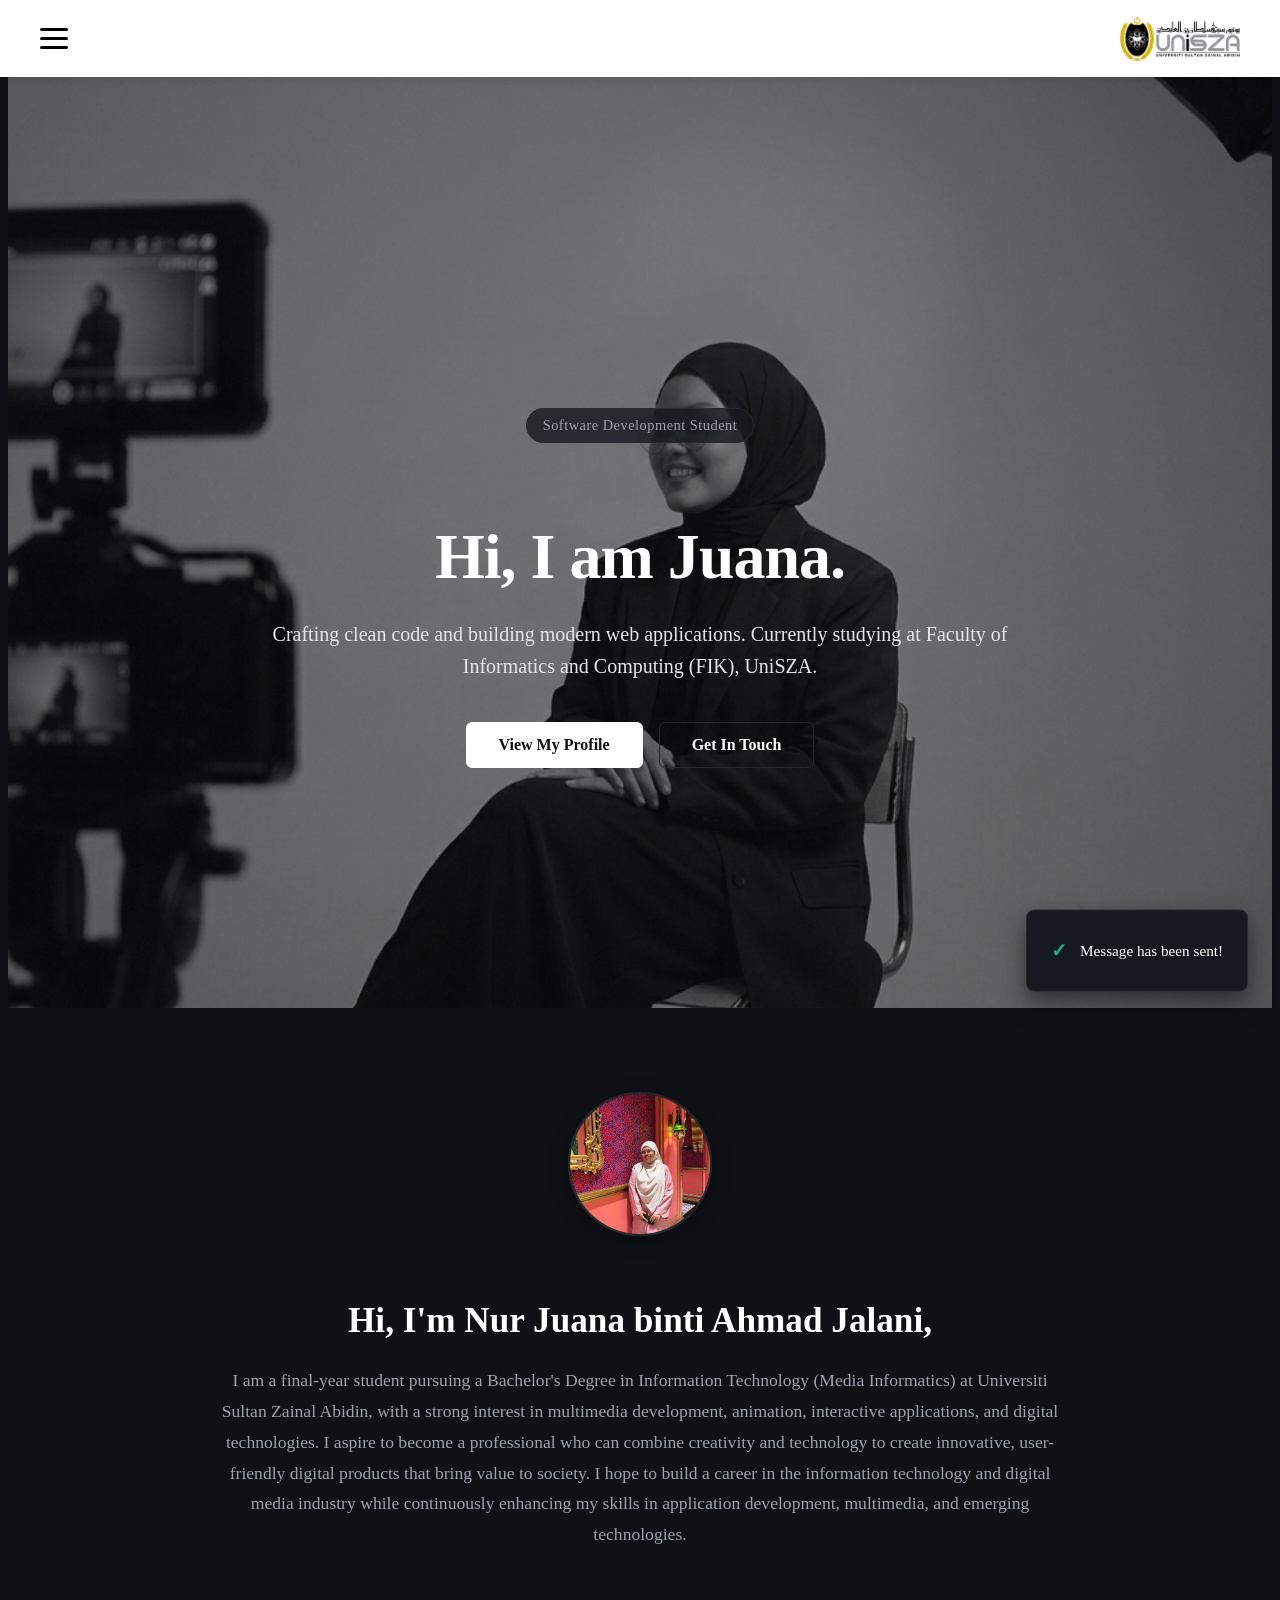
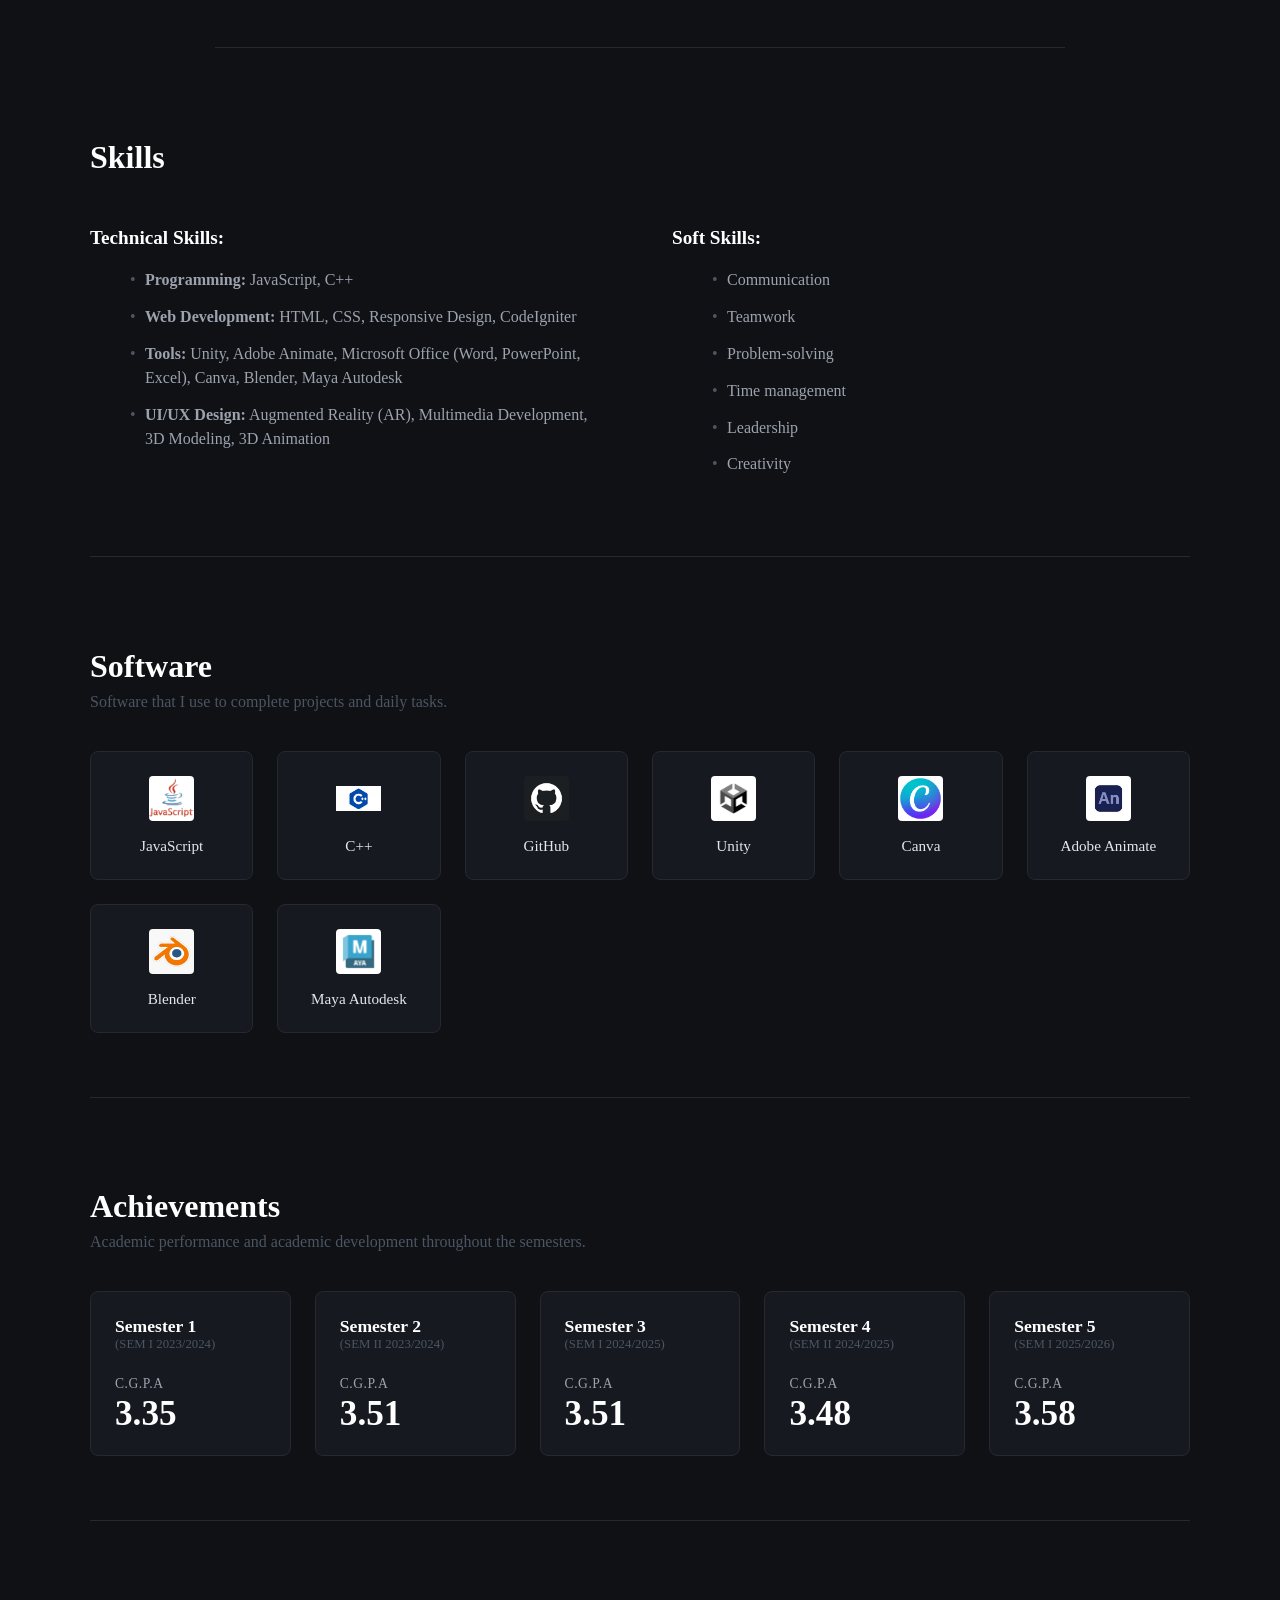
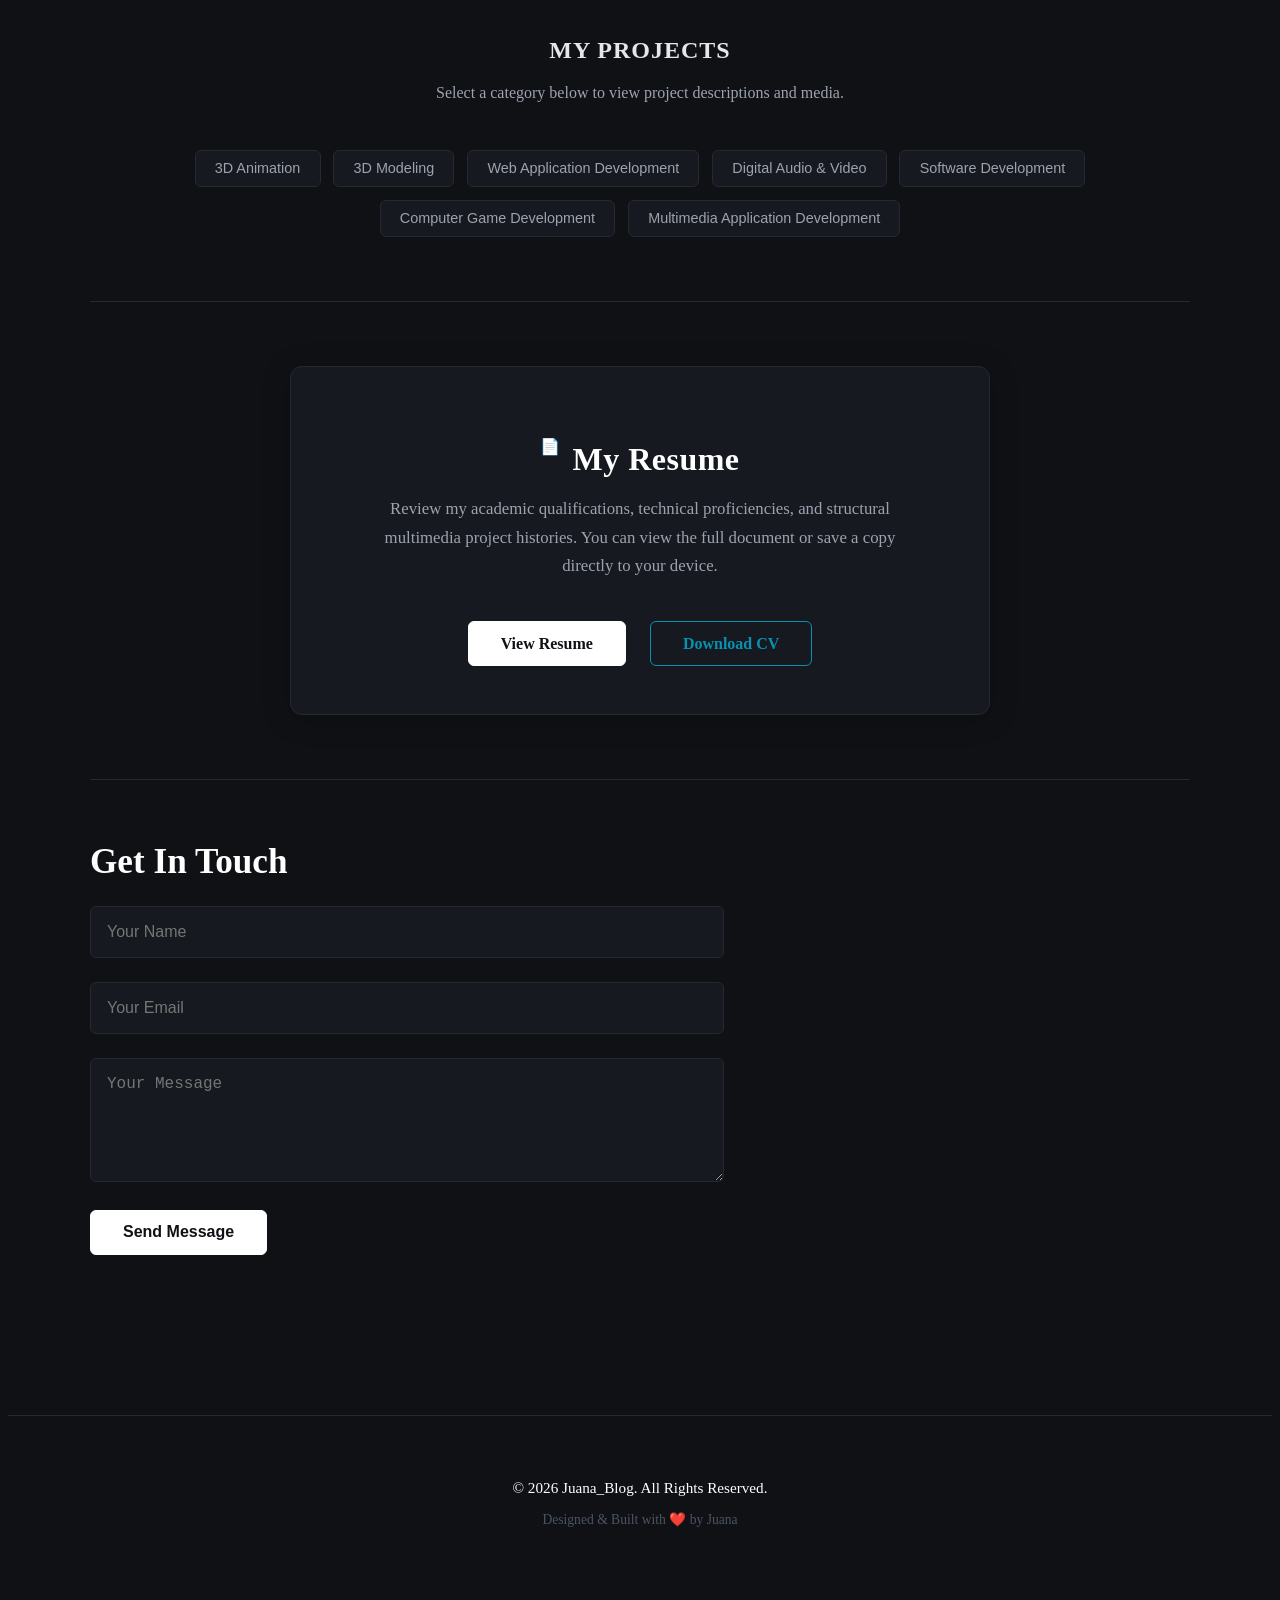
==== index.html @ 643f1cba "upgrade" ====
<!DOCTYPE html>
<html lang="en">
<head>
    <meta charset="UTF-8">
    <meta name="viewport" content="width=device-width, initial-scale=1.0">
    <title>Home | Juana_Blog</title>
    <link rel="stylesheet" href="style.css"> 
    <link rel="stylesheet" href="https://unpkg.com/aos@next/dist/aos.css" />
</head>
<body>
        <header>
        <div>
            <button class="hamburger" id="hamburgerBtn" aria-label="Open Menu">
                <div></div>
                <div></div>
                <div></div>
            </button>
            <div class="logo-container-right">
                <img src="unisza-logo.png" alt="Logo UniSZA" class="unisza-top-logo">
            </div>
        </div>
    </header>
    <div class="menu-overlay" id="menuOverlay">
        <button class="close-btn" id="closeBtn">&times;</button>
        <div class="overlay-container">
            <div class="overlay-left">
                <nav class="overlay-nav">
                    <ul>
                        <li><a href="index.html" class="active">Home</a></li>
                        <li><a href="about.html">About</a></li>
                        <li><a href="blog.html">Blog</a></li>
                        <li><a href="#projects-section" id="navProjects">Projects</a></li>
                        <li><a href="#resume-section" id="navResume">Resume</a></li>
                        <li><a href="contact.html">Contact</a></li>
                    </ul>
                </nav>
            </div>
            <div class="overlay-right">
                <div class="profile-box">
                    <img src="image-BG-biru.png" alt="Nur Juana binti Ahmad Jalani" class="overlay-profile-img">
                    <h2>Nur Juana binti Ahmad Jalani</h2>
                    <span class="profile-subtitle">Software Development Student</span>
                    <hr class="divider">
                    <p class="quotes">
                        "Everything happens for a reason. The highs. The lows. The wins, the losses. 
                        The people who come in and the ones who leave. None of it is random. 
                        Every moment carries a lesson. Every lesson is guiding you closer to your purpose. 
                        So when life feels heavy, pause, breathe, and remember: <br><br>
                        <strong>There's meaning in this too.</strong>"
                    </p>
                </div>
            </div>
        </div>
    </div>
    <section class="hero" style="padding-top: 100px;"> 
        <div class="hero-content">
            <span class="badge" data-aos="fade-up">Software Development Student</span>
            
            <h1 data-aos="fade-up" data-aos-delay="200">Hi, I am Juana.</h1>
            
            <p data-aos="fade-up" data-aos-delay="400">Crafting clean code and building modern web applications. Currently studying at Faculty of Informatics and Computing (FIK), UniSZA.</p>
            
            <div class="cta-buttons" data-aos="fade-up" data-aos-delay="600">
                <a href="#about-section" class="btn">View My Profile</a>
                <a href="#contact-section" class="btn btn-secondary">Get In Touch</a>
            </div>
        </div>
    </section>
    <main class="content-area" style="max-width: 1100px; margin: 0 auto; padding: 4rem 2rem;">
        <section id="about-section" class="about-centered-container" style="margin-top: 20px; border-bottom: 1px solid #262930; padding-bottom: 5rem;">
            <div class="about-avatar-wrapper" data-aos="fade-up">
                <img src="profil.jpeg" alt="Nur Juana binti Ahmad Jalani" class="about-avatar">
            </div>
            <h2 class="about-title" data-aos="fade-up" data-aos-delay="200">Hi, I'm Nur Juana binti Ahmad Jalani,</h2>
            <div class="about-description" data-aos="fade-up" data-aos-delay="400">
                <p>
                    I am a final-year student pursuing a Bachelor's Degree in Information Technology (Media Informatics) at Universiti Sultan Zainal Abidin, with a strong interest in multimedia development, animation, interactive applications, and digital technologies. 
                    I aspire to become a professional who can combine creativity and technology to create innovative, user-friendly digital products that bring value to society. 
                    I hope to build a career in the information technology and digital media industry while continuously enhancing my skills in application development, multimedia, and emerging technologies.
                </p>
            </div>
        </section>
        <section id="skills-section" class="skills-section" style="border-top: none;">
            <h2 data-aos="fade-up">Skills</h2>
            <div class="skills-container" data-aos="fade-up" data-aos-delay="200">
                <div class="skills-column">
                    <h3>Technical Skills:</h3>
                    <ul>
                        <li><strong>Programming:</strong> JavaScript, C++</li>
                        <li><strong>Web Development:</strong> HTML, CSS, Responsive Design, CodeIgniter</li>
                        <li><strong>Tools:</strong> Unity, Adobe Animate, Microsoft Office (Word, PowerPoint, Excel), Canva, Blender, Maya Autodesk</li>
                        <li><strong>UI/UX Design:</strong> Augmented Reality (AR), Multimedia Development, 3D Modeling, 3D Animation</li>
                    </ul>
                </div>
                <div class="skills-column">
                    <h3>Soft Skills:</h3>
                    <ul>
                        <li>Communication</li>
                        <li>Teamwork</li>
                        <li>Problem-solving</li>
                        <li>Time management</li>
                        <li>Leadership</li>
                        <li>Creativity</li>
                    </ul>
                </div>
            </div>
        </section>
        <section class="software-section">
            <h2 data-aos="fade-up">Software</h2>
            <p class="software-desc" data-aos="fade-up" data-aos-delay="100">Software that I use to complete projects and daily tasks.</p>
            <div class="software-grid" data-aos="fade-up" data-aos-delay="200">
                <div class="software-item"><img src="images 1.png" alt="JavaScript"><span>JavaScript</span></div>
                <div class="software-item"><img src="images 2.jpg" alt="C++"><span>C++</span></div>
                <div class="software-item"><img src="images 3.png" alt="GitHub"><span>GitHub</span></div>
                <div class="software-item"><img src="images 4.png" alt="Unity"><span>Unity</span></div>
                <div class="software-item"><img src="images 5.png" alt="Canva"><span>Canva</span></div>
                <div class="software-item"><img src="images 6.jpg" alt="Adobe Animate"><span>Adobe Animate</span></div>
                <div class="software-item"><img src="images 7.jpg" alt="Blender"><span>Blender</span></div>
                <div class="software-item"><img src="images 8.jpg" alt="Maya Autodesk"><span>Maya Autodesk</span></div>
            </div>
        </section>
        <section class="achievements-section" style="border-bottom: 1px solid #262930; padding-bottom: 4rem;">
            <h2 data-aos="fade-up">Achievements</h2>
            <p class="achievements-desc" data-aos="fade-up" data-aos-delay="100">Academic performance and academic development throughout the semesters.</p>
            <div class="achievements-grid" data-aos="fade-up" data-aos-delay="200">
                <div class="achievement-item"><span class="sem-title">Semester 1</span><span class="sem-session">(SEM I 2023/2024)</span><span class="cgpa-label">C.G.P.A</span><span class="cgpa-value">3.35</span></div>
                <div class="achievement-item"><span class="sem-title">Semester 2</span><span class="sem-session">(SEM II 2023/2024)</span><span class="cgpa-label">C.G.P.A</span><span class="cgpa-value">3.51</span></div>
                <div class="achievement-item"><span class="sem-title">Semester 3</span><span class="sem-session">(SEM I 2024/2025)</span><span class="cgpa-label">C.G.P.A</span><span class="cgpa-value">3.51</span></div>
                <div class="achievement-item"><span class="sem-title">Semester 4</span><span class="sem-session">(SEM II 2024/2025)</span><span class="cgpa-label">C.G.P.A</span><span class="cgpa-value">3.48</span></div>
                <div class="achievement-item"><span class="sem-title">Semester 5</span><span class="sem-session">(SEM I 2025/2026)</span><span class="cgpa-label">C.G.P.A</span><span class="cgpa-value">3.58</span></div>
            </div>
        </section>
        <!-- RUANGAN PROJECTS -->
        <section id="projects-section" class="content-area" style="margin-top: 4rem; padding-top: 2rem;">
            <h2 style="text-align: center; text-transform: uppercase; letter-spacing: 1px;" data-aos="fade-down">My Projects</h2>
            <p style="text-align: center; color: #9ca3af; margin-bottom: 3rem;" data-aos="fade-up">Select a category below to view project descriptions and media.</p>
            <!-- Menu Butang Tab Subjek -->
            <div class="project-tabs" data-aos="fade-up">
                <button class="tab-btn" onclick="openProject(event, '3d-animation')">3D Animation</button>
                <button class="tab-btn" onclick="openProject(event, '3d-modeling')">3D Modeling</button>
                <button class="tab-btn" onclick="openProject(event, 'web-app')">Web Application Development</button>
                <button class="tab-btn" onclick="openProject(event, 'digital-audio')">Digital Audio & Video</button>
                <button class="tab-btn" onclick="openProject(event, 'software-dev')">Software Development</button>
                <button class="tab-btn" onclick="openProject(event, 'game-dev')">Computer Game Development</button>
                <button class="tab-btn" onclick="openProject(event, 'multimedia')">Multimedia Application Development</button>
            </div>
            <!-- Kandungan Tab Projek -->
            <div id="3d-animation" class="project-tab-content">
                <div class="project-showcase">
                    <div class="project-info">
                        <h3>3D Animation</h3>
                        <p>Detailed exploration of keyframing, rigging, and character fluid motion controls. This project demonstrates high-quality rendering passes and cinematic timing sequences tailored for creative storytelling.</p>
                    </div>
                    <div class="project-media">
                        <div class="video-wrapper">
                            <video controls poster="project-images/3d-animation.png" preload="metadata" playsinline webkit-playsinline>
                                <source src="3D Animation.mp4" type="video/mp4">
                                Your browser does not support the video tag.
                            </video>
                        </div>
                    </div>
                </div>
            </div>
            <div id="3d-modeling" class="project-tab-content">
                <div class="project-showcase">
                    <div class="project-info">
                        <h3>3D Modeling</h3>
                        <p>Focuses on hard-surface modeling, complex polygon topologies, and realistic PBR texturing techniques. Developed structural and character models using advanced digital sculpting tools.</p>
                    </div>
                    <div class="project-media">
                        <div class="slider-container">
                            <button class="slider-btn prev" onclick="moveSlide(-1)">❮</button>
                            <div class="slider-track" id="sliderTrackIndex">
                                <img src="3D1.png" alt="3D Modeling 1">
                                <img src="3D2.png" alt="3D Modeling 2">
                                <img src="3D3.png" alt="3D Modeling 3">
                                <img src="3D4.png" alt="3D Modeling 4">
                                <img src="3D5.png" alt="3D Modeling 5">
                                <img src="3D6.png" alt="3D Modeling 6">
                            </div>
                            <button class="slider-btn next" onclick="moveSlide(1)">❯</button>
                        </div>
                    </div>
                </div>
            </div>
            <div id="web-app" class="project-tab-content">
                <div class="project-showcase">
                    <div class="project-info">
                        <h3>Web Application Development</h3>
                        <p>A full-stack deployment project utilizing clean database logic and intuitive client-side UI workflows. Features optimized API integration and seamless state management systems.</p>
                    </div>
                    <div class="project-media">
                        <img src="project-images/web-app.png" alt="Web App Showcase">
                    </div>
                </div>
            </div>
            <!-- 4. Digital Audio & Video (MENGGUNAKAN VIDEO) -->
            <div id="digital-audio" class="project-tab-content">
                <div class="project-showcase">
                    <div class="project-info">
                        <h3>Digital Audio & Video</h3>
                        <p>Showcasing video compositing techniques, precise multi-track sound engineering, color grading parameters, and post-production asset generation for immersive broadcasting quality.</p>
                    </div>
                    <div class="project-media">
                        <div class="video-wrapper">
                            <video controls poster="project-images/digital-audio.png" preload="metadata" playsinline webkit-playsinline>
                                <source src="FINAL VIDEO.mp4" type="video/mp4">
                                Your browser does not support the video tag.
                            </video>
                        </div>
                    </div>
                </div>
            </div>
            <div id="software-dev" class="project-tab-content">
                <div class="project-showcase">
                    <div class="project-info">
                        <h3>Software Development</h3>
                        <p>Architected using industry-standard structural design patterns. Emphasizes clean syntax execution, system performance profiling, and effective automated unit testing operations.</p>
                    </div>
                    <div class="project-media">
                        <img src="project-images/software-dev.png" alt="Software Showcase">
                    </div>
                </div>
            </div>
            <!-- 6. Computer Game Development (MENGGUNAKAN VIDEO) -->
            <div id="game-dev" class="project-tab-content">
                <div class="project-showcase">
                    <div class="project-info">
                        <h3>Computer Game Development</h3>
                        <p>Interactive gameplay mechanisms constructed with real-time physics engines, asset state machines, smart non-player character AI pathfinding, and dynamic particle systems.</p>
                    </div>
                    <div class="project-media">
                        <div class="video-wrapper">
                            <video controls poster="project-images/game-dev.png" preload="metadata" playsinline webkit-playsinline>
                                <source src="Game Development.mp4" type="video/mp4">
                                Your browser does not support the video tag.
                            </video>
                        </div>
                    </div>
                </div>
            </div>
            <!-- 7. Multimedia Application Development (MENGGUNAKAN VIDEO) -->
            <div id="multimedia" class="project-tab-content">
                <div class="project-showcase">
                    <div class="project-info">
                        <h3>Multimedia Application Development</h3>
                        <p>An integration platform bridging interactive graphic interfaces, user experience responsiveness guidelines, hypermedia linkages, and high-fidelity localized media formats.</p>
                    </div>
                    <div class="project-media">
                        <div class="video-wrapper">
                            <video controls poster="image_69e57b.png" preload="metadata" playsinline webkit-playsinline>
                                <source src="077510_Digital Content.mp4" type="video/mp4">
                                Your browser does not support the video tag.
                            </video>
                        </div>
                    </div>
                </div>
            </div>
        </section>
        <!-- RUANGAN RESUME -->
<section id="resume-section" class="resume-section" style="margin-top: 4rem; padding-top: 4rem; border-top: 1px solid #262930;">
    <div class="resume-container" data-aos="fade-up">
        <div class="resume-box">
            <!-- Ikon dan Tajuk digabungkan dalam satu wrapper -->
            <div class="resume-header">
                <span class="resume-icon-inline">📄</span>
                <h2 class="resume-title">My Resume</h2>
            </div>
            
            <p class="resume-desc">
                Review my academic qualifications, technical proficiencies, and structural multimedia project histories. 
                You can view the full document or save a copy directly to your device.
            </p>
            <div class="resume-cta-buttons">
                <a href="resume.pdf" target="_blank" class="btn btn-resume-view">View Resume</a>
                <a href="resume.pdf" download="Nur_Juana_Resume.pdf" class="btn btn-resume-download">Download CV</a>
            </div>
        </div>
    </div>
</section>
        <!-- RUANGAN CONTACT -->
        <section id="contact-section" style="margin-top: 4rem; padding-top: 2rem; border-top: 1px solid #262930;">
            <h2 data-aos="fade-up" style="font-size: 2.2rem; margin-bottom: 1.5rem; color: #fff;">Get In Touch</h2>
            <form id="contactForm" data-aos="fade-up" data-aos-delay="200" style="max-width: 600px;">
                <div class="form-group">
                    <input type="text" name="name" placeholder="Your Name" required>
                </div>
                <div class="form-group">
                    <input type="email" name="email" placeholder="Your Email" required>
                </div>
                <div class="form-group">
                    <textarea name="message" rows="5" placeholder="Your Message" required></textarea>
                </div>
                <div style="text-align: left;">
                    <button type="submit" class="btn">Send Message</button>
                </div>
            </form>
        </section>
    </main>
    <footer class="site-footer" data-aos="fade-up" data-aos-anchor-placement="top-bottom">
        <div class="footer-container">
            <p class="copyright">&copy; 2026 Juana_Blog. All Rights Reserved.</p>
            <p class="footer-subtext">Designed & Built with ❤️ by Juana</p>
        </div>
    </footer>
    <div id="toastPopup" class="toast-popup">
        <div class="toast-content">
            <span class="toast-icon">✓</span>
            <p class="toast-message">Message has been sent!</p>
        </div>
    </div>
    
    <script src="https://unpkg.com/aos@next/dist/aos.js"></script>
    <script>
        AOS.init({
            duration: 1000, 
            once: true      
        });
        const hamburgerBtn = document.getElementById('hamburgerBtn');
        const closeBtn = document.getElementById('closeBtn');
        const menuOverlay = document.getElementById('menuOverlay');
        hamburgerBtn.addEventListener('click', () => {
            menuOverlay.classList.add('open');
        });
        closeBtn.addEventListener('click', () => {
            menuOverlay.classList.remove('open');
        });
        document.querySelectorAll('.overlay-nav a').forEach(link => {
            link.addEventListener('click', () => {
                menuOverlay.classList.remove('open');
            });
        });
        document.getElementById('contactForm').addEventListener('submit', function(event) {
            event.preventDefault(); 
            const toast = document.getElementById('toastPopup');
            toast.classList.add('show'); 
            this.reset(); 
            setTimeout(function() {
                toast.classList.remove('show');
            }, 3000);
        });

        // KAWAL SLIDER IMAGES
        let currentSlide = 0;
        const totalSlides = 6;
        function moveSlide(direction) {
            currentSlide += direction;
            if (currentSlide >= totalSlides) currentSlide = 0;
            if (currentSlide < 0) currentSlide = totalSlides - 1;
            
            const trackIndex = document.getElementById('sliderTrackIndex');
            const trackProject = document.getElementById('sliderTrackProject');
            
            if(trackIndex) trackIndex.style.transform = `translateX(-${currentSlide * 100}%)`;
            if(trackProject) trackProject.style.transform = `translateX(-${currentSlide * 100}%)`;
        }

        // FUNGSI UTK KAWAL TAB PROJEK & PAUSE VIDEO BILA BERALIH TAB
        function openProject(evt, projectName) {
            const tabContents = document.getElementsByClassName("project-tab-content");
            for (let i = 0; i < tabContents.length; i++) {
                tabContents[i].classList.remove("active-content");
                tabContents[i].style.display = "none";
                
                const videoElement = tabContents[i].querySelector('video');
                if (videoElement) {
                    videoElement.pause();
                }
            }
            const tabButtons = document.getElementsByClassName("tab-btn");
            for (let i = 0; i < tabButtons.length; i++) {
                tabButtons[i].classList.remove("active");
            }
            const targetTab = document.getElementById(projectName);
            if (targetTab) {
                targetTab.style.display = "block";
                setTimeout(() => {
                    targetTab.classList.add("active-content");
                }, 10);
            }
            evt.currentTarget.classList.add("active");
        }
        const navProjects = document.getElementById('navProjects');
        if (navProjects && menuOverlay) {
            navProjects.addEventListener('click', () => {
                menuOverlay.classList.remove('open');
            });
        }
        const navResume = document.getElementById('navResume');
        if (navResume && menuOverlay) {
            navResume.addEventListener('click', () => {
                menuOverlay.classList.remove('open');
            });
        }
    </script>
</body>
</html>
---- style.css ----
Style.css
/* =======================================================
   1. GLOBAL STYLES & RESET
   ======================================================= */
* {
    margin: 0;
    padding: 0;
    box-sizing: border-box;
    font-family: 'Segoe UI', Tahoma, Geneva, Verdana, sans-serif;
}
html {
    scroll-behavior: smooth;
    background-color: #0f1115;
    color: #e4e6eb;
}
body {
    overflow-x: hidden;
    background-color: #0f1115;
}
/* =======================================================
   2. HEADER CONFIGURATION (WHITE BACKGROUND FOR ALL PAGES)
   ======================================================= */
header {
    position: fixed;
    top: 0;
    left: 0;
    width: 100%;
    padding: 1rem 0; /* Jarak atas/bawah header */
    z-index: 100;
    background-color: #ffffff !important; 
    box-shadow: 0 2px 10px rgba(0, 0, 0, 0.1); 
}
/* Memastikan elemen tersebar sepenuhnya ke hujung kiri & kanan macam dalam gambar */
header > div {
    display: flex !important;
    justify-content: space-between !important; /* Menolak hamburger ke kiri, logo ke kanan */
    align-items: center !important;
    width: 100% !important;
    max-width: 100% !important;   /* Menggunakan 100% lebar skrin (Full Width) */
    margin: 0 !important;          /* Membuang auto-centering */
    padding: 0 2.5rem !important;  /* Jarak kemas dari dinding kiri & kanan skrin supaya tidak terlampau rapat */
    box-sizing: border-box !important;
}
/* Container logo di sebelah kanan */
.logo-container-right {
    display: flex !important;
    align-items: center !important;
    pointer-events: auto !important;
}
.unisza-top-logo {
    height: 45px !important;
    width: auto !important;
    object-fit: contain !important;
    display: block !important;
}
/* =======================================================
   3. HAMBURGER BUTTON (BLACK COLOR & ALIGNED LEFT)
   ======================================================= */
.hamburger {
    background: none;
    border: none;
    cursor: pointer;
    display: flex;
    flex-direction: column;
    gap: 6px;
    z-index: 101;
    pointer-events: auto;
    padding: 10px 0; /* padding kiri/kanan di-reset 0 supaya betul-betul rapat ke kiri */
}
.hamburger div {
    width: 28px;
    height: 3px;
    background-color: #000000 !important; /* Memaksa warna butang hamburger kepada hitam di semua page */
    transition: all 0.3s ease;
    border-radius: 2px;
}
/* Memaksa hamburger menjadi putih jika butang mempunyai class 'nav-light' */
.hamburger.nav-light div {
    background-color: #ffffff !important;
}
/* =======================================================
   4. NAVIGATION OVERLAY SYSTEM
   ======================================================= */
.menu-overlay {
    position: fixed;
    top: 0;
    left: 0;
    width: 100%;
    height: 100vh;
    background-color: #0f1115;
    z-index: 999;
    opacity: 0;
    visibility: hidden;
    transition: opacity 0.4s ease, visibility 0.4s ease;
}
.menu-overlay.open {
    opacity: 1;
    visibility: visible;
}
.close-btn {
    position: absolute;
    top: 2rem;
    left: 2rem;
    background: none;
    border: none;
    color: #fff;
    font-size: 3rem;
    cursor: pointer;
    z-index: 1000;
    transition: transform 0.3s ease;
}
.close-btn:hover {
    transform: rotate(90deg);
}
.overlay-container {
    display: flex;
    width: 100%;
    height: 100%;
}
.overlay-left {
    flex: 1;
    display: flex;
    align-items: center;
    padding-left: 10%;
    background-color: #0f1115;
}
.overlay-nav ul {
    list-style: none;
}
.overlay-nav li {
    margin-bottom: 2rem;
}
.overlay-nav a {
    color: #4b5563;
    text-decoration: none;
    font-size: 2.5rem;
    font-weight: 700;
    transition: color 0.3s ease, padding-left 0.3s ease;
    display: inline-block;
}
.overlay-nav a:hover,
.overlay-nav a.active {
    color: #fff;
    padding-left: 15px;
}
.overlay-right {
    flex: 1;
    background-color: #161920;
    display: flex;
    align-items: center;
    justify-content: center;
    padding: 4rem;
    border-left: 1px solid #262930;
}
/* Profile Inside Menu */
.profile-box {
    max-width: 450px;
    text-align: center;
}
.overlay-profile-img {
    width: 160px;
    height: 160px;
    border-radius: 12px;
    object-fit: cover;
    margin-bottom: 1.5rem;
    border: 1px solid #262930;
}
.profile-box h2 {
    font-size: 1.8rem;
    color: #fff;
    margin-bottom: 0.3rem;
}
.profile-subtitle {
    color: #0892b1;
    font-size: 0.95rem;
    text-transform: uppercase;
    letter-spacing: 1px;
    font-weight: 600;
}
.divider {
    border: 0;
    height: 1px;
    background: #262930;
    margin: 1.5rem auto;
    width: 50px;
}
.quotes {
    color: #9ca3af;
    font-style: italic;
    line-height: 1.6;
    font-size: 1rem;
}
/* =======================================================
   5. HERO SECTION (WITH BACKGROUND IMAGE)
   ======================================================= */
.hero {
    min-height: 100vh; 
    display: flex;
    align-items: center;
    justify-content: center;
    text-align: center;
    padding: 0 2rem;
    background-image: linear-gradient(rgba(15, 17, 21, 0.4), rgba(15, 17, 21, 0.4)), url('juana-bg.png');
    background-size: cover;
    background-position: center;
    background-repeat: no-repeat;
}
.hero-content {
    max-width: 800px;
    margin-top: 60px; 
}
.badge {
    background-color: rgba(22, 25, 32, 0.8);
    border: 1px solid #262930;
    color: #9ca3af;
    padding: 0.5rem 1rem;
    border-radius: 50px;
    font-size: 0.9rem;
    display: inline-block;
    margin-bottom: 1.5rem;
    letter-spacing: 0.5px;
}
.hero h1 {
    font-size: 4rem;
    color: #fff;
    margin-bottom: 1.5rem;
    font-weight: 800;
    letter-spacing: -1px;
}
.hero p {
    font-size: 1.25rem;
    color: #e4e6eb;
    margin-bottom: 2.5rem;
    line-height: 1.6;
}
/* Buttons */
.cta-buttons {
    display: flex;
    gap: 1rem;
    justify-content: center;
}
.btn {
    display: inline-block;
    padding: 0.8rem 2rem;
    border-radius: 6px;
    font-size: 1rem;
    font-weight: 600;
    text-decoration: none;
    transition: all 0.3s ease;
    cursor: pointer;
}
.btn:not(.btn-secondary):not(.btn-resume-view):not(.btn-resume-download) {
    background-color: #fff;
    color: #0f1115;
    border: 1px solid #fff;
}
.btn:not(.btn-secondary):not(.btn-resume-view):not(.btn-resume-download):hover {
    background-color: #e4e6eb;
    transform: translateY(-2px);
}
.btn-secondary {
    background-color: transparent;
    color: #fff;
    border: 1px solid #262930;
}
.btn-secondary:hover {
    background-color: #161920;
    border-color: #4b5563;
    transform: translateY(-2px);
}
/* =======================================================
   6. ABOUT ME SECTION (CENTERED STYLE)
   ======================================================= */
.about-centered-container {
    text-align: center;
    max-width: 850px;
    margin: 0 auto;
}
.about-avatar-wrapper {
    display: inline-block;
    margin-bottom: 2rem;
    position: relative;
}
.about-avatar {
    width: 140px;
    height: 140px;
    border-radius: 50%;
    object-fit: cover;
    border: 2px solid #262930;
    box-shadow: 0 4px 20px rgba(0,0,0,0.3);
}
.about-title {
    font-size: 2.2rem;
    color: #fff;
    margin-bottom: 1.5rem;
    font-weight: 700;
}
.about-description p {
    color: #9ca3af;
    font-size: 1.1rem;
    line-height: 1.75;
}
/* =======================================================
   7. SKILLS & SOFTWARE SECTION
   ======================================================= */
.skills-section, .software-section, .achievements-section {
    padding: 4rem 0;
    border-top: 1px solid #262930;
}
.skills-section h2, .software-section h2, .achievements-section h2 {
    font-size: 2rem;
    color: #fff;
    margin-bottom: 2rem;
    font-weight: 700;
}
.skills-container {
    display: flex;
    gap: 4rem;
}
.skills-column {
    flex: 1;
}
.skills-column h3 {
    font-size: 1.2rem;
    color: #fff;
    margin-bottom: 1.2rem;
    font-weight: 600;
}
.skills-column ul {
    list-style: none;
}
.skills-column li {
    color: #9ca3af;
    margin-bottom: 0.8rem;
    line-height: 1.5;
    position: relative;
    padding-left: 15px;
}
.skills-column li::before {
    content: "•";
    color: #4b5563;
    position: absolute;
    left: 0;
}
/* Software Grid */
.software-desc, .achievements-desc {
    color: #4b5563;
    margin-top: -1.5rem;
    margin-bottom: 2.5rem;
    font-size: 1rem;
}
.software-grid {
    display: grid;
    grid-template-columns: repeat(auto-fill, minmax(160px, 1fr));
    gap: 1.5rem;
}
.software-item {
    background-color: #161920;
    border: 1px solid #262930;
    border-radius: 8px;
    padding: 1.5rem 1rem;
    display: flex;
    flex-direction: column;
    align-items: center;
    text-align: center;
    gap: 1rem;
    transition: border-color 0.3s ease, transform 0.3s ease;
}
.software-item:hover {
    border-color: #4b5563;
    transform: translateY(-3px);
}
.software-item img {
    width: 45px;
    height: 45px;
    object-fit: contain;
    border-radius: 4px;
}
.software-item span {
    color: #e4e6eb;
    font-size: 0.95rem;
    font-weight: 500;
}
/* =======================================================
   8. ACHIEVEMENTS SECTION
   ======================================================= */
.achievements-grid {
    display: grid;
    grid-template-columns: repeat(auto-fill, minmax(190px, 1fr));
    gap: 1.5rem;
}
.achievement-item {
    background-color: #161920;
    border: 1px solid #262930;
    border-radius: 8px;
    padding: 1.5rem;
    display: flex;
    flex-direction: column;
}
.sem-title {
    color: #fff;
    font-weight: 600;
    font-size: 1.1rem;
}
.sem-session {
    color: #4b5563;
    font-size: 0.8rem;
    margin-bottom: 1.5rem;
}
.cgpa-label {
    color: #9ca3af;
    font-size: 0.85rem;
    text-transform: uppercase;
    letter-spacing: 0.5px;
}
.cgpa-value {
    color: #fff;
    font-size: 2.2rem;
    font-weight: 700;
    line-height: 1;
    margin-top: 0.2rem;
}
/* =======================================================
   9. INTERACTIVE PROJECTS SYSTEM (TABS)
   ======================================================= */
.project-tabs {
    display: flex;
    flex-wrap: wrap;
    justify-content: center;
    gap: 0.8rem;
    margin-bottom: 3.5rem;
    max-width: 950px;
    margin-left: auto;
    margin-right: auto;
}
.tab-btn {
    background-color: #161920;
    color: #9ca3af;
    border: 1px solid #262930;
    padding: 0.6rem 1.2rem;
    border-radius: 6px;
    cursor: pointer;
    font-size: 0.9rem;
    font-weight: 500;
    transition: all 0.3s cubic-bezier(0.4, 0, 0.2, 1);
}
.tab-btn:hover {
    color: #fff;
    border-color: #4b5563;
    transform: translateY(-1px);
}
.tab-btn.active {
    background-color: #fff;
    color: #0f1115;
    border-color: #fff;
    font-weight: 600;
    box-shadow: 0 4px 12px rgba(255,255,255,0.15);
}
/* Tab Content Window */
.project-tab-content {
    display: none; 
    width: 100%;
}
.project-tab-content:first-of-type {
    display: block; 
}
.project-showcase {
    display: grid;
    grid-template-columns: 1fr 1fr;
    gap: 3.5rem;
    background-color: #161920;
    border: 1px solid #262930;
    border-radius: 12px;
    padding: 3rem;
    align-items: center;
    min-height: 380px;
}
/* Animation on Tab Switching */
.active-content {
    animation: fadeInTab 0.5s ease forwards;
}
@keyframes fadeInTab {
    from {
        opacity: 0;
        transform: translateY(8px);
    }
    to {
        opacity: 1;
        transform: translateY(0);
    }
}
.project-info h3 {
    font-size: 1.8rem;
    color: #fff;
    margin-bottom: 1.2rem;
    font-weight: 700;
}
.project-info p {
    color: #9ca3af;
    font-size: 1.05rem;
    line-height: 1.7;
}
/* Media Element Configurations */
.project-media {
    display: flex;
    justify-content: center;
    align-items: center;
    width: 100%;
}
.project-media img {
    width: 100%;
    max-width: 400px;
    height: auto;
    border-radius: 8px;
    object-fit: cover;
    box-shadow: 0 4px 25px rgba(0,0,0,0.4);
}
/* Slider Box (Slightly reduced for 'just nice' appearance) */
.slider-container {
    position: relative;
    width: 100%;
    max-width: 400px; /* Diubah kepada saiz just nice */
    height: 230px;    /* Diubah kepada saiz just nice */
    overflow: hidden;
    border-radius: 8px;
    box-shadow: 0 4px 20px rgba(0, 0, 0, 0.3);
    background-color: #000;
}
.slider-track {
    display: flex;
    width: 100%;
    height: 100%;
    transition: transform 0.4s ease-in-out;
}
.slider-track img {
    width: 100%;
    height: 100%;
    object-fit: cover;
    flex-shrink: 0;
}
.slider-btn {
    position: absolute;
    top: 50%;
    transform: translateY(-50%);
    background-color: rgba(0, 0, 0, 0.6);
    color: #fff;
    border: none;
    width: 36px;
    height: 36px;
    border-radius: 50%;
    cursor: pointer;
    font-size: 1.1rem;
    display: flex;
    align-items: center;
    justify-content: center;
    transition: all 0.3s ease;
    z-index: 10;
    user-select: none;
}
.slider-btn:hover {
    background-color: #0892b1;
    box-shadow: 0 0 10px rgba(8, 146, 177, 0.5);
}
.slider-btn.prev {
    left: 10px;
}
.slider-btn.next {
    right: 10px;
}
/* Media Video Wrappers */
.video-wrapper {
    width: 100%;
    max-width: 320px; 
    border-radius: 8px;
    overflow: hidden;
    box-shadow: 0 8px 30px rgba(0, 0, 0, 0.5);
    background-color: #000;
    border: 1px solid #262930;
    line-height: 0; 
}
.video-wrapper video {
    width: 100%;
    height: auto;
    display: block;
}
/* =======================================================
   10. MY RESUME SECTION (ORIGINAL SIGNATURE STYLE)
   ======================================================= */
.resume-section {
    width: 100%;
}
.resume-container {
    max-width: 700px;
    margin: 0 auto;
    padding: 0 1rem;
}
.resume-box {
    background-color: #161920;
    border: 1px solid #262930;
    padding: 3rem 2.5rem;
    border-radius: 12px;
    text-align: center;
    box-shadow: 0 4px 30px rgba(0, 0, 0, 0.2);
    transition: all 0.4s cubic-bezier(0.165, 0.84, 0.44, 1);
    position: relative;
    overflow: hidden;
}
/* Hover Glow Effect */
.resume-box:hover {
    border-color: #0892b1;
    transform: translateY(-5px);
    box-shadow: 0 10px 30px rgba(8, 146, 177, 0.15);
}
/* PEMBETULAN: Memastikan ikon dan tajuk sebaris di tengah */
.resume-header {
    display: flex !important;
    align-items: center !important;    /* Menjadikan ikon dan tulisan sejajar secara menegak */
    justify-content: center !important; /* Kekalkan kedudukan di tengah kotak */
    gap: 12px !important;              /* Jarak antara ikon dan teks */
    margin-bottom: 1rem;
}
/* Gantikan kod .resume-icon yang sedia ada dengan ini */
.resume-icon {
    font-size: 2rem !important;        /* Ditukar kepada 2rem supaya sama besar dengan tulisan My Resume */
    margin-bottom: 0 !important;       /* Mengekalkan kedudukan sebaris rapat */
    display: inline-block;
    animation: floatIcon 3s ease-in-out infinite;
}
.resume-box .resume-title {
    font-size: 2rem;                   /* Kekal 2rem */
    color: #fff;
    margin-bottom: 0 !important;       
    font-weight: 700;
    letter-spacing: 0.5px;
}
.resume-desc {
    color: #9ca3af;
    font-size: 1.05rem;
    line-height: 1.7;
    margin-bottom: 2.5rem;
    max-width: 550px;
    margin-left: auto;
    margin-right: auto;
}
.resume-cta-buttons {
    display: flex;
    justify-content: center;
    gap: 1.5rem;
    flex-wrap: wrap;
}
/* Custom Buttons Design */
.btn-resume-view {
    background-color: #fff !important;
    color: #0f1115 !important;
    border: 1px solid #fff !important;
}
.btn-resume-view:hover {
    background-color: #e4e6eb !important;
    box-shadow: 0 0 15px rgba(255, 255, 255, 0.4);
}
.btn-resume-download {
    background-color: transparent !important;
    color: #0892b1 !important;
    border: 1px solid #0892b1 !important;
}
.btn-resume-download:hover {
    background-color: #0892b1 !important;
    color: #fff !important;
    box-shadow: 0 0 15px rgba(8, 146, 177, 0.5);
}
/* Keyframes original float */
@keyframes floatIcon {
    0% { transform: translateY(0px); }
    50% { transform: translateY(-6px); }
    100% { transform: translateY(0px); }
}
/* =======================================================
   11. CONTACT SECTION & CONTACT FORM
   ======================================================= */
.form-group {
    margin-bottom: 1.5rem;
}
.form-group input, .form-group textarea {
    width: 100%;
    padding: 1rem;
    background-color: #161920;
    border: 1px solid #262930;
    color: #fff;
    border-radius: 6px;
    font-size: 1rem;
    transition: border-color 0.3s ease;
}
.form-group input:focus, .form-group textarea:focus {
    outline: none;
    border-color: #4b5563;
}
/* Toast Message Notification */
.toast-popup {
    position: fixed;
    bottom: 2rem;
    right: 2rem;
    background-color: #161920;
    border: 1px solid #262930;
    padding: 1rem 1.5rem;
    border-radius: 8px;
    box-shadow: 0 10px 25px rgba(0,0,0,0.5);
    z-index: 1000;
    transform: translateY(150%);
    transition: transform 0.4s cubic-bezier(0.175, 0.885, 0.32, 1.275);
}
.toast-popup.show {
    transform: translateY(0);
}
.toast-content {
    display: flex;
    align-items: center;
    gap: 0.8rem;
}
.toast-icon {
    color: #10b981;
    font-weight: bold;
    font-size: 1.2rem;
}
.toast-message {
    color: #fff;
    font-size: 0.95rem;
    font-weight: 500;
}
/* =======================================================
   12. FOOTER DESIGN
   ======================================================= */
.site-footer {
    border-top: 1px solid #262930;
    padding: 3rem 0;
    margin-top: 6rem;
    text-align: center;
}
.footer-container {
    max-width: 1100px;
    margin: 0 auto;
    padding: 0 2rem;
}
.copyright {
    color: #fff;
    font-size: 0.95rem;
    font-weight: 500;
    margin-bottom: 0.5rem;
}
.footer-subtext {
    color: #4b5563;
    font-size: 0.85rem;
}
/* =======================================================
   13. MEDIA QUERIES (RESPONSIVENESS)
   ======================================================= */
@media (max-width: 960px) {
    .overlay-container {
        flex-direction: column;
    }
    .overlay-right {
        border-left: none;
        border-top: 1px solid #262930;
        padding: 3rem 2rem;
    }
    .overlay-left {
        padding-left: 2rem;
        padding-top: 6rem;
        align-items: flex-start;
    }
    .overlay-nav a {
        font-size: 2rem;
    }
    .project-showcase {
        grid-template-columns: 1fr;
        gap: 2rem;
        padding: 2rem;
        text-align: center;
    }
    .project-media {
        order: -1; 
    }
}
@media (max-width: 768px) {
    .hero h1 {
        font-size: 2.8rem;
    }
    .skills-container {
        flex-direction: column;
        gap: 2rem;
    }
}
@media (max-width: 600px) {
    .resume-box {
        padding: 2rem 1.5rem;
    }
    .resume-cta-buttons {
        flex-direction: column;
        gap: 1rem;
    }
    .resume-cta-buttons .btn {
        width: 100%;
    }
}
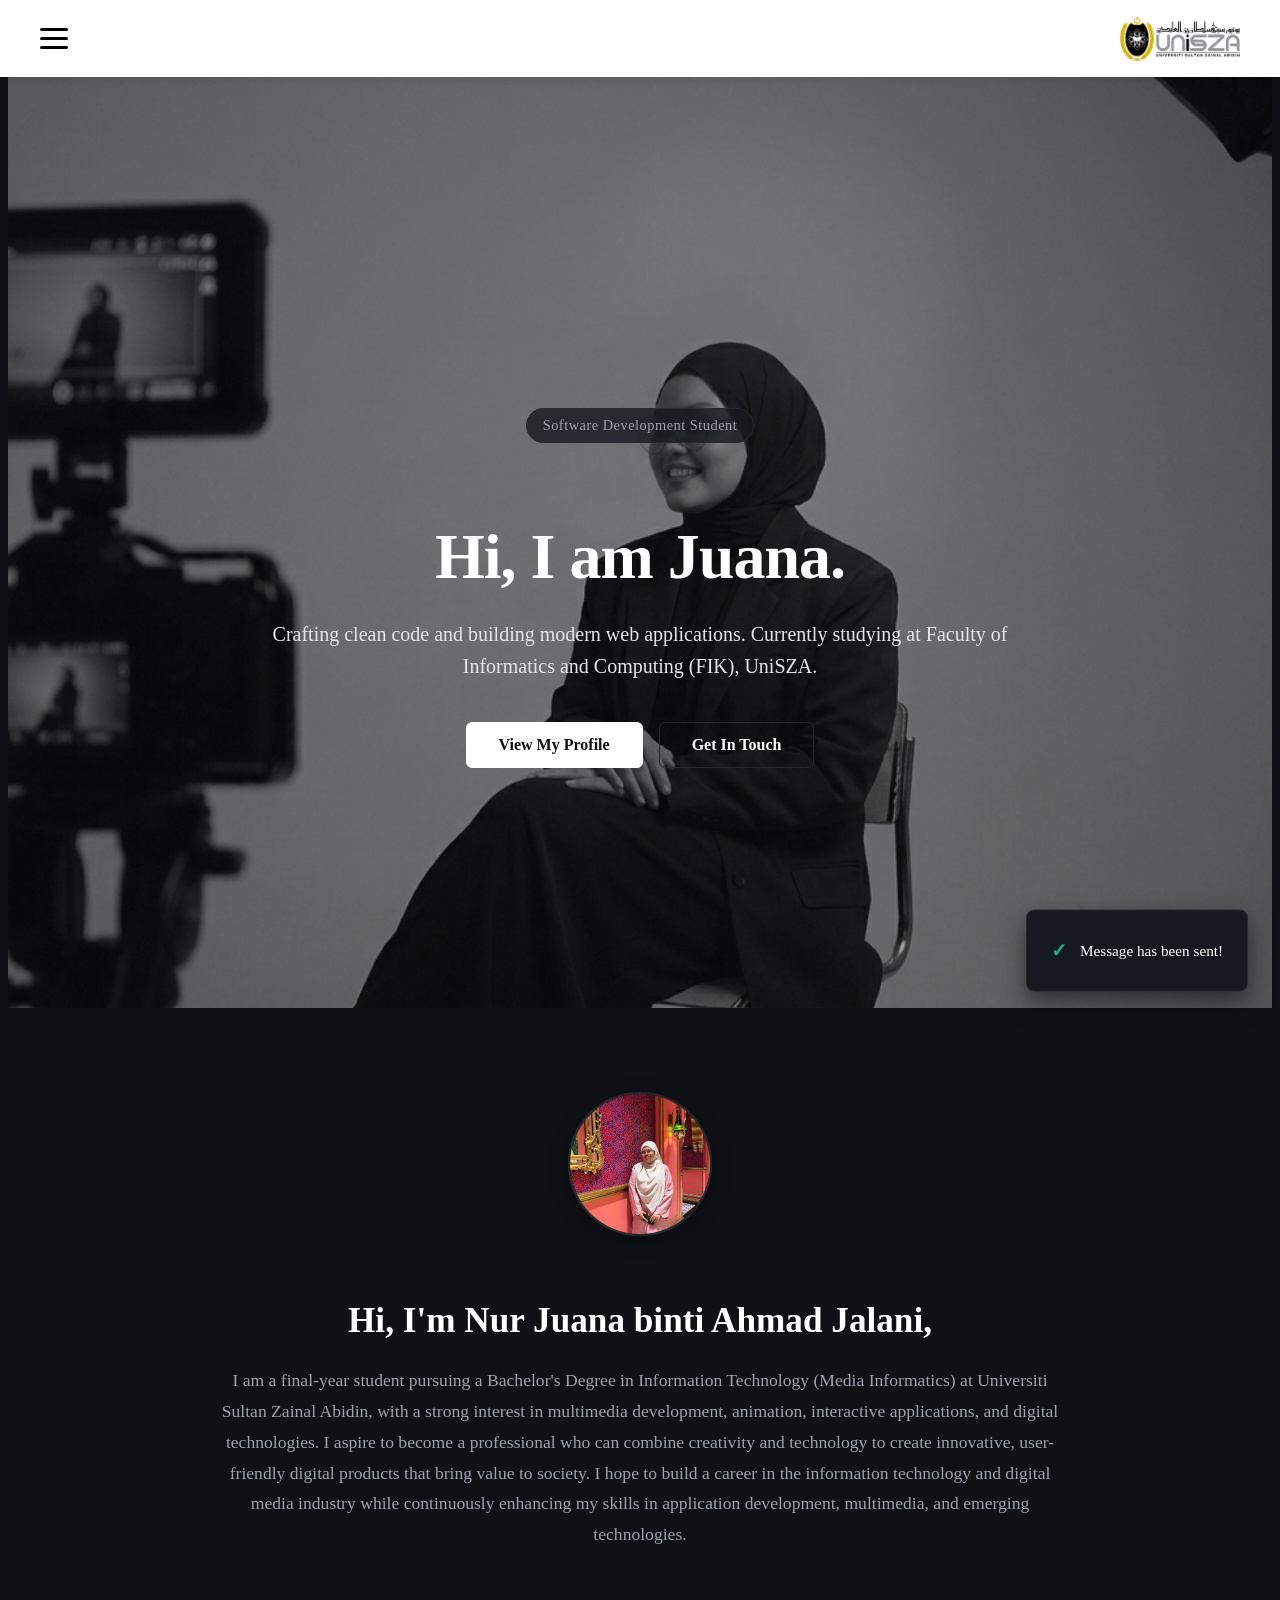
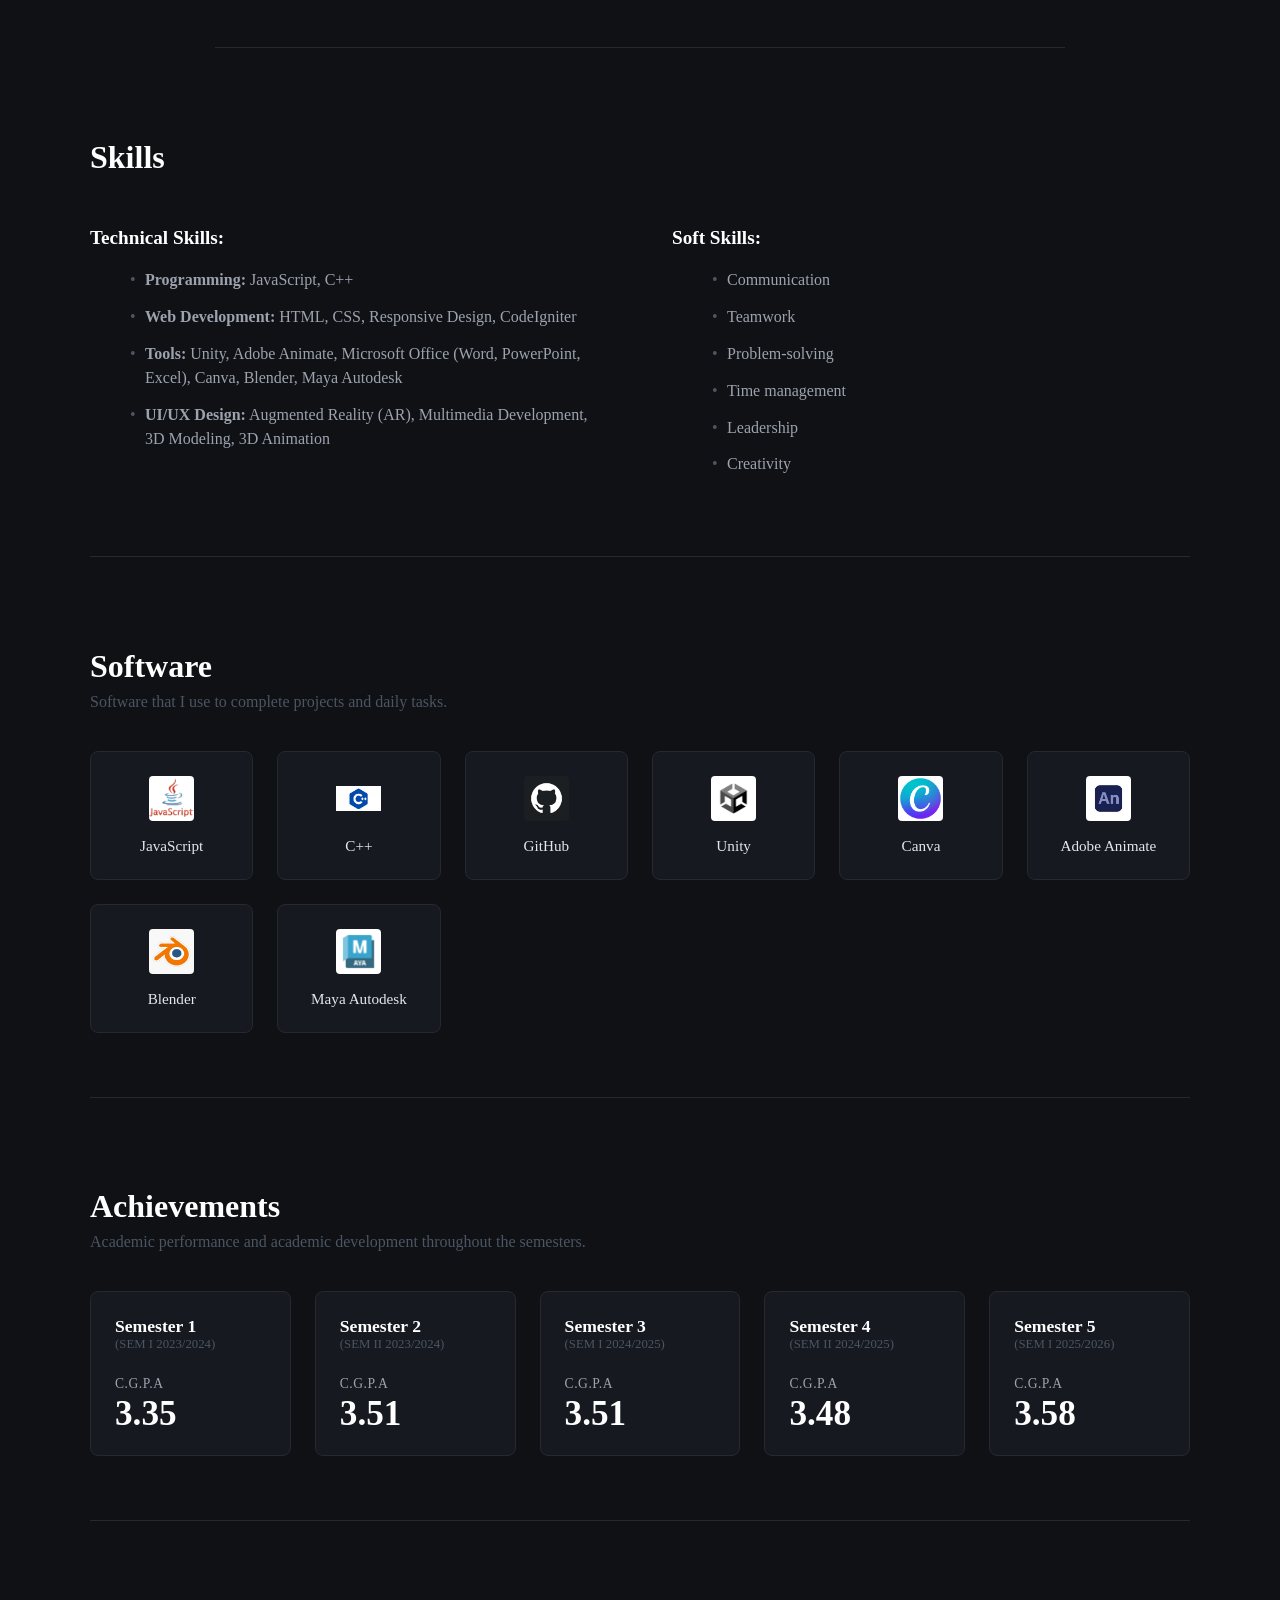
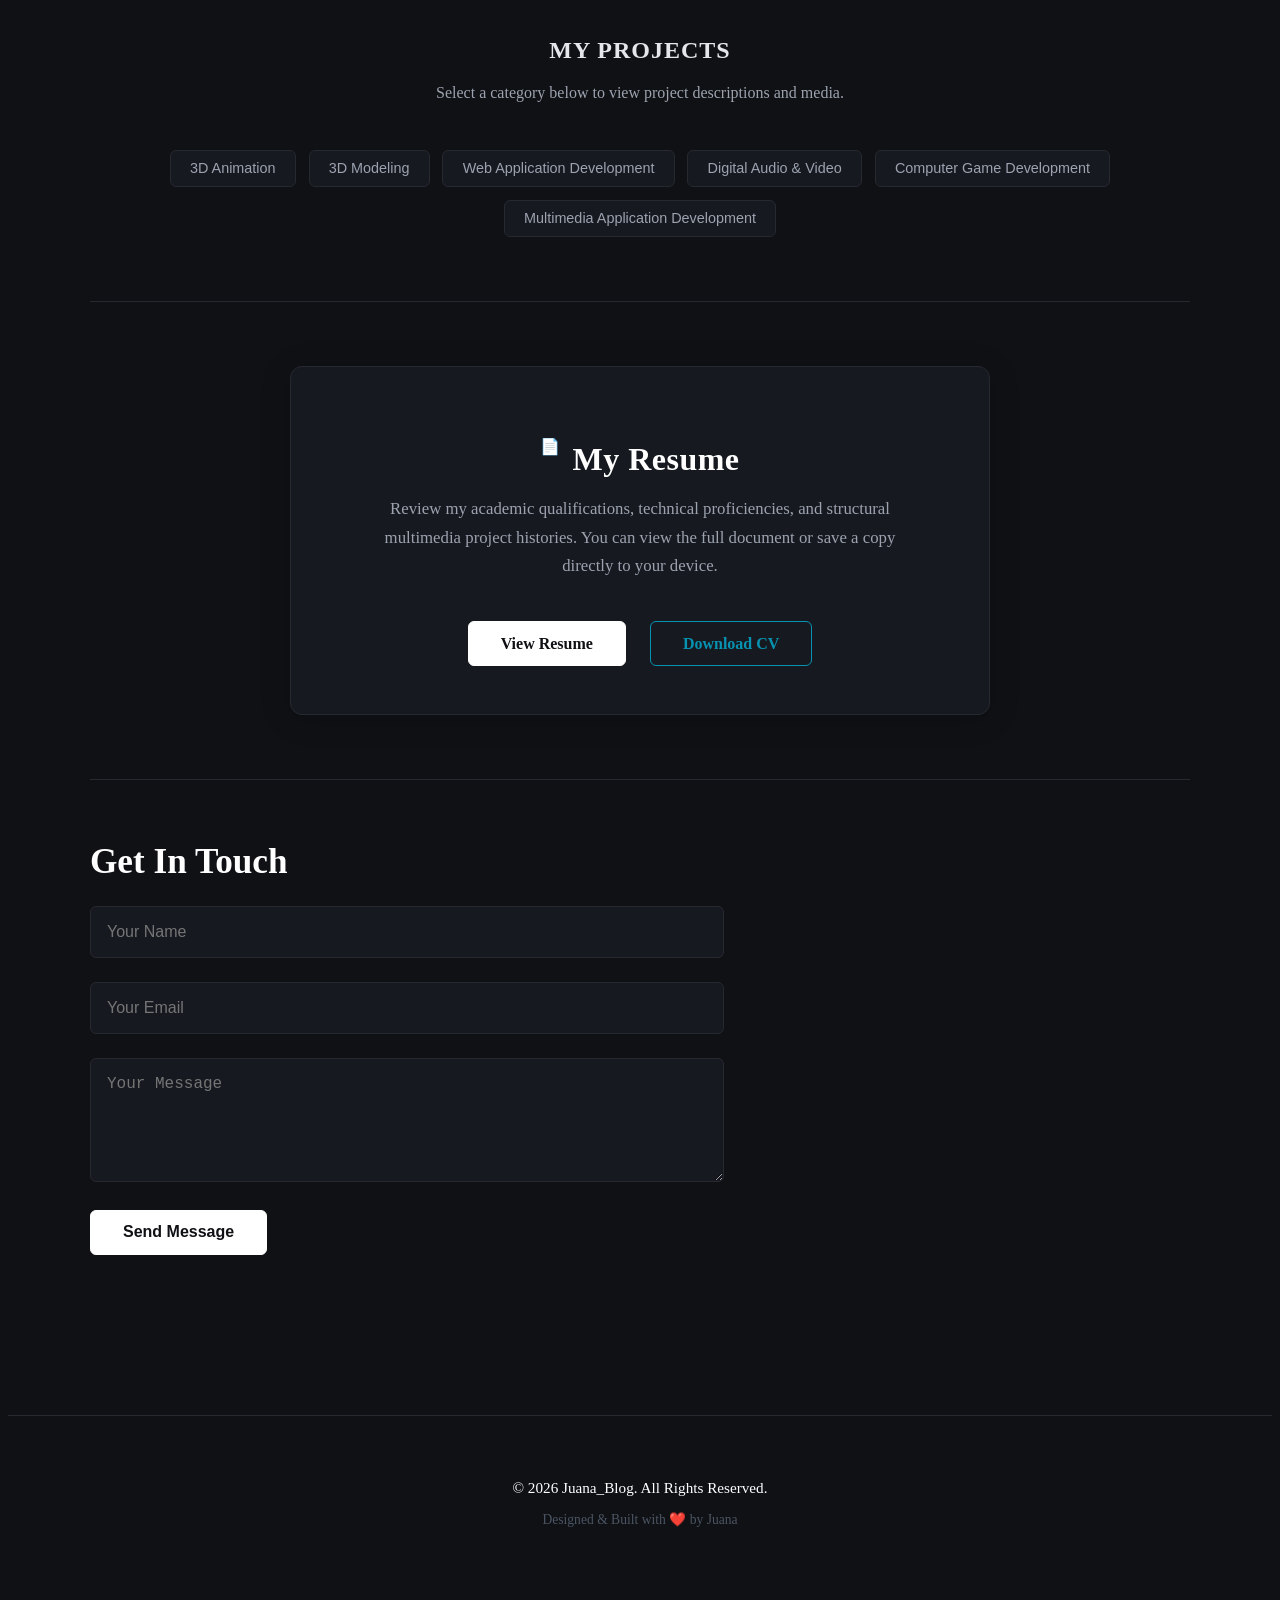
==== commit 79f9f0b0: "new" ====
--- a/index.html
+++ b/index.html
@@ -140,7 +140,6 @@
                 <button class="tab-btn" onclick="openProject(event, '3d-modeling')">3D Modeling</button>
                 <button class="tab-btn" onclick="openProject(event, 'web-app')">Web Application Development</button>
                 <button class="tab-btn" onclick="openProject(event, 'digital-audio')">Digital Audio & Video</button>
-                <button class="tab-btn" onclick="openProject(event, 'software-dev')">Software Development</button>
                 <button class="tab-btn" onclick="openProject(event, 'game-dev')">Computer Game Development</button>
                 <button class="tab-btn" onclick="openProject(event, 'multimedia')">Multimedia Application Development</button>
             </div>
@@ -208,17 +207,6 @@
                                 Your browser does not support the video tag.
                             </video>
                         </div>
-                    </div>
-                </div>
-            </div>
-            <div id="software-dev" class="project-tab-content">
-                <div class="project-showcase">
-                    <div class="project-info">
-                        <h3>Software Development</h3>
-                        <p>Architected using industry-standard structural design patterns. Emphasizes clean syntax execution, system performance profiling, and effective automated unit testing operations.</p>
-                    </div>
-                    <div class="project-media">
-                        <img src="project-images/software-dev.png" alt="Software Showcase">
                     </div>
                 </div>
             </div>
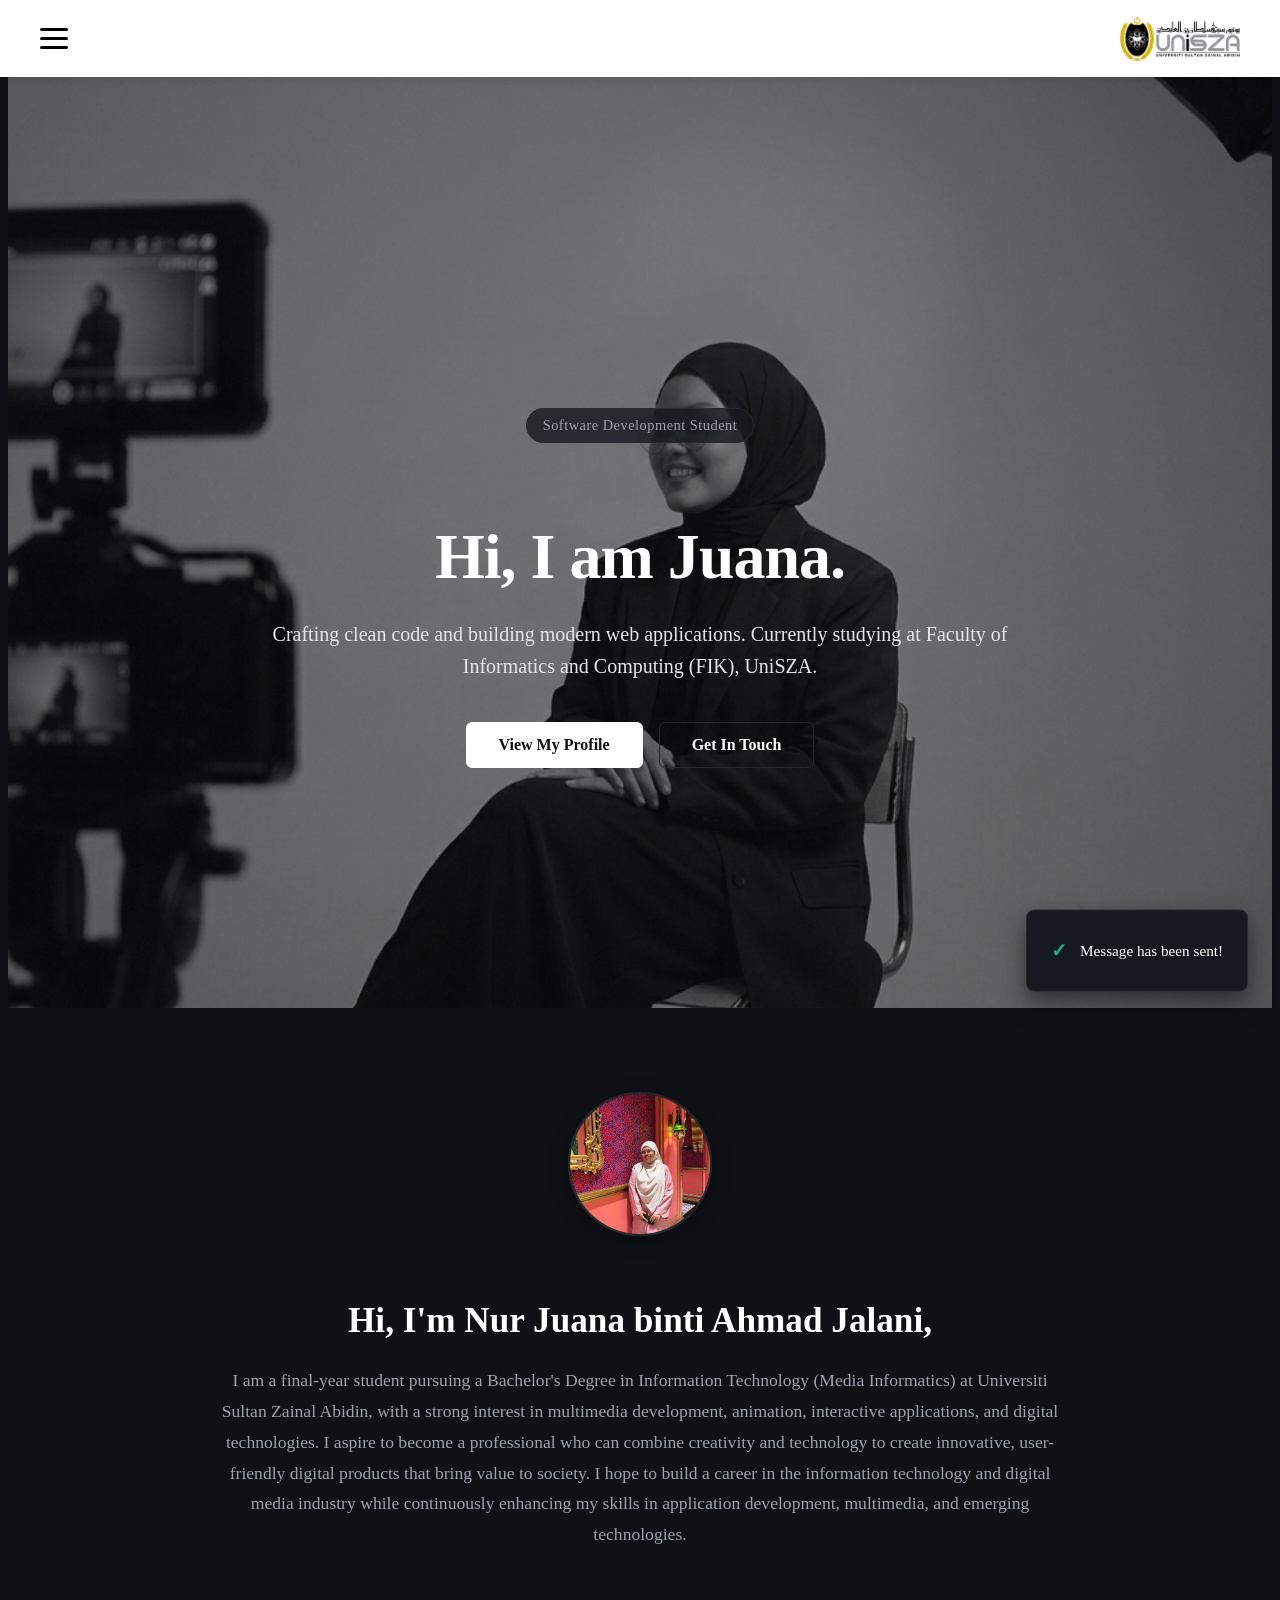
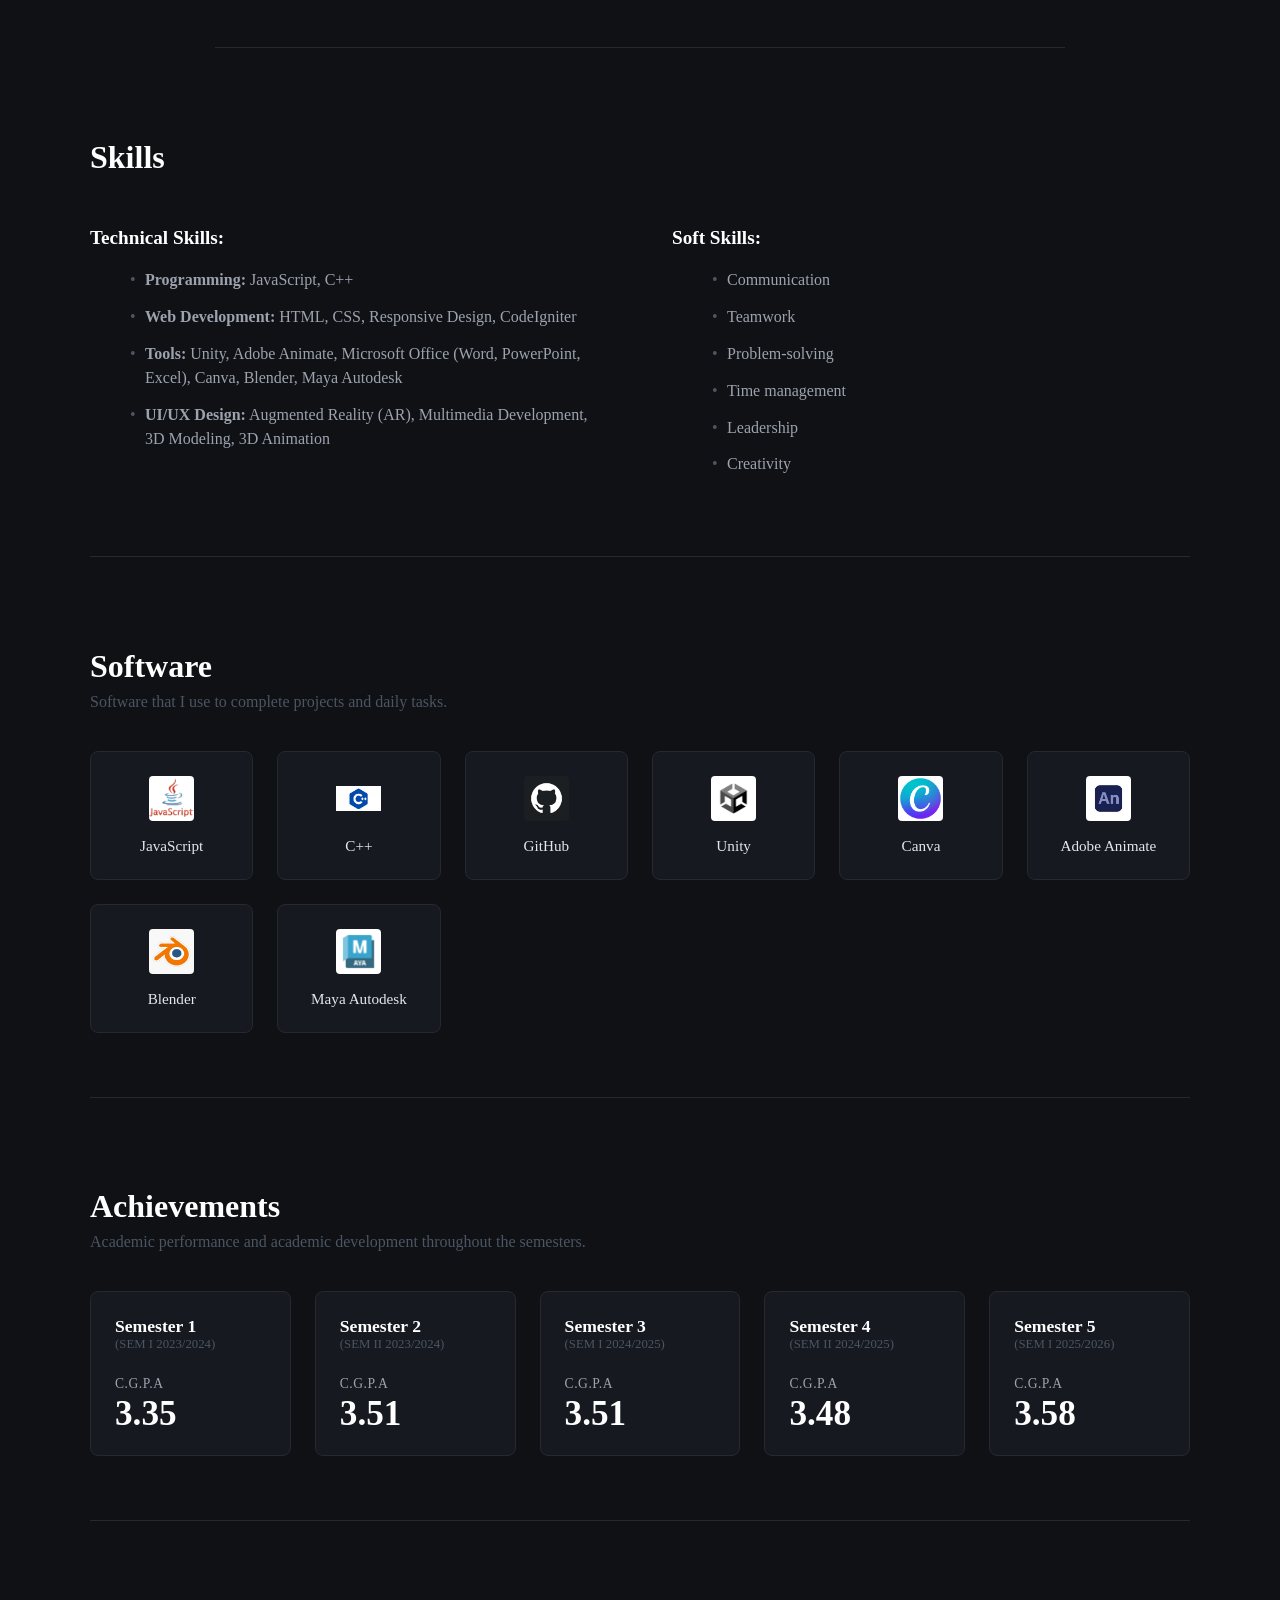
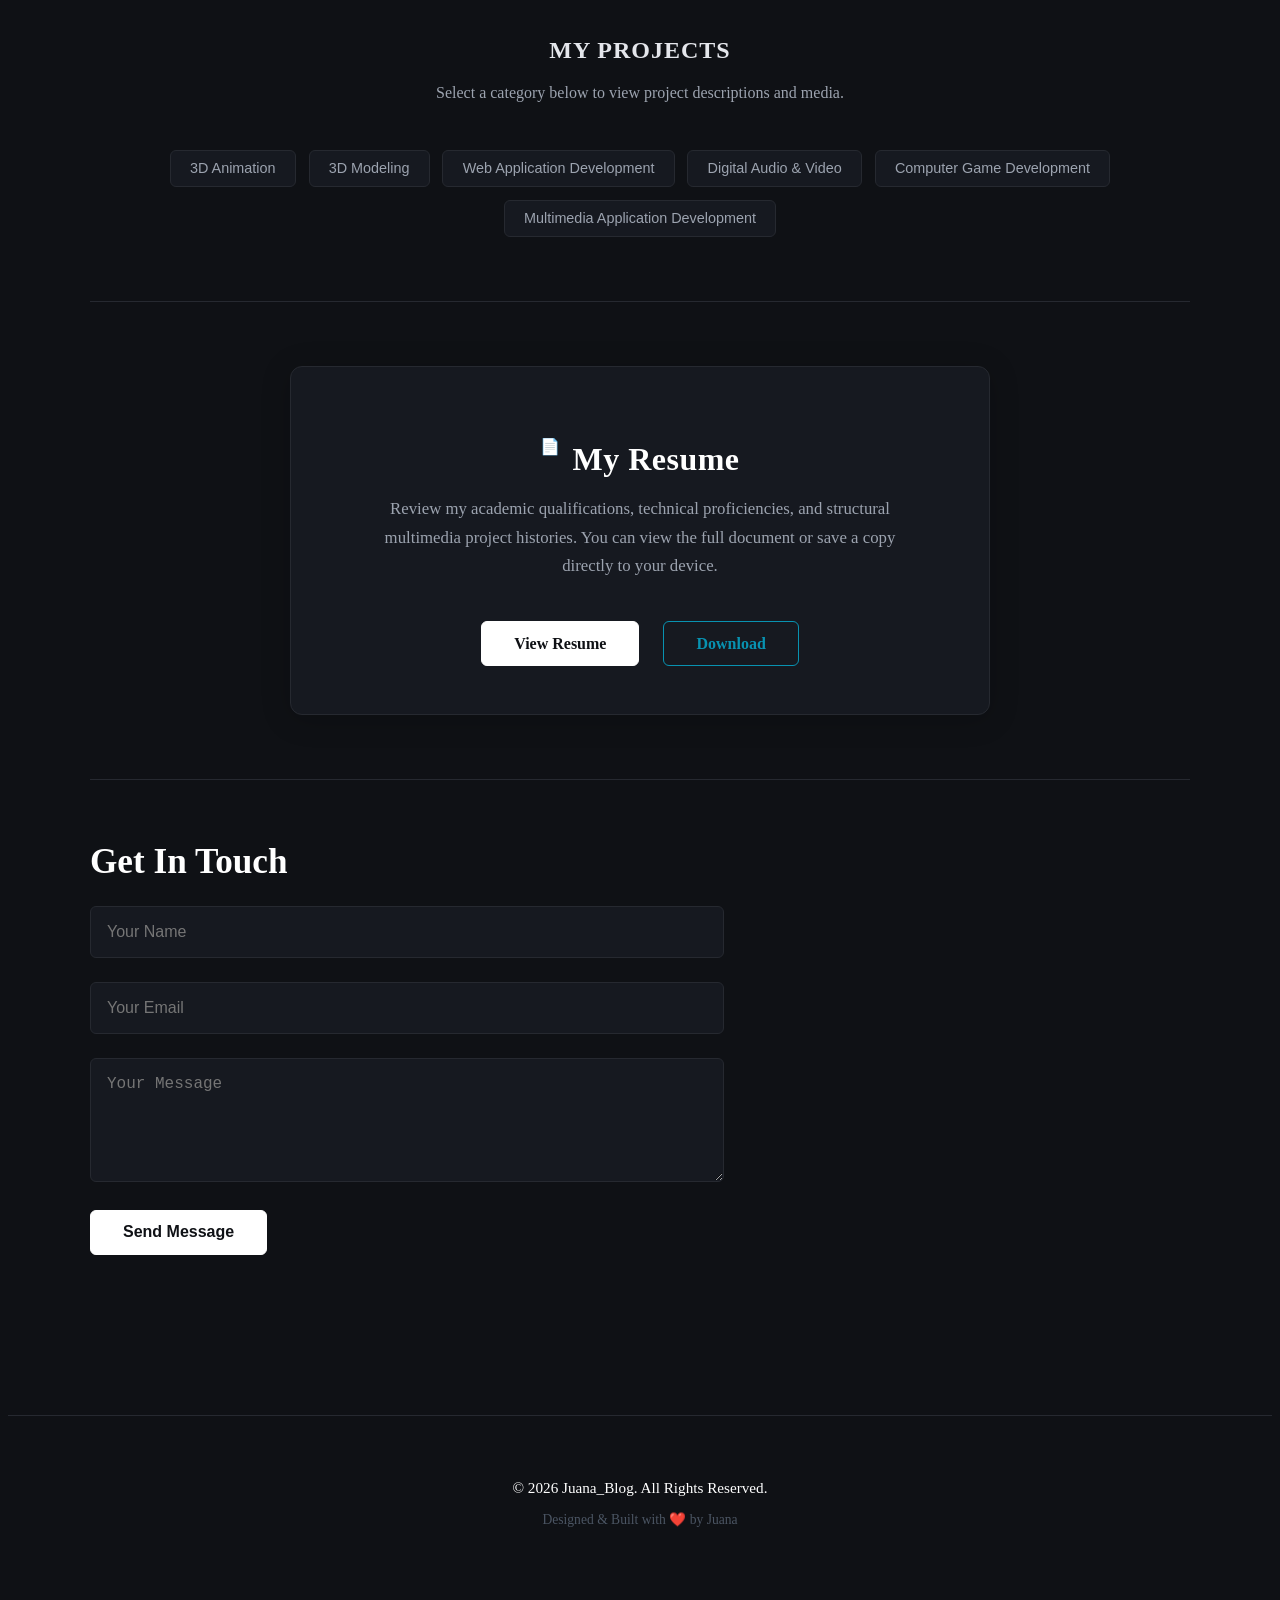
==== commit eb7d084b: "upgrade" ====
--- a/index.html
+++ b/index.html
@@ -261,7 +261,7 @@
             </p>
             <div class="resume-cta-buttons">
                 <a href="resume.pdf" target="_blank" class="btn btn-resume-view">View Resume</a>
-                <a href="resume.pdf" download="Nur_Juana_Resume.pdf" class="btn btn-resume-download">Download CV</a>
+                <a href="resume.pdf" download="Nur_Juana_Resume.pdf" class="btn btn-resume-download">Download</a>
             </div>
         </div>
     </div>
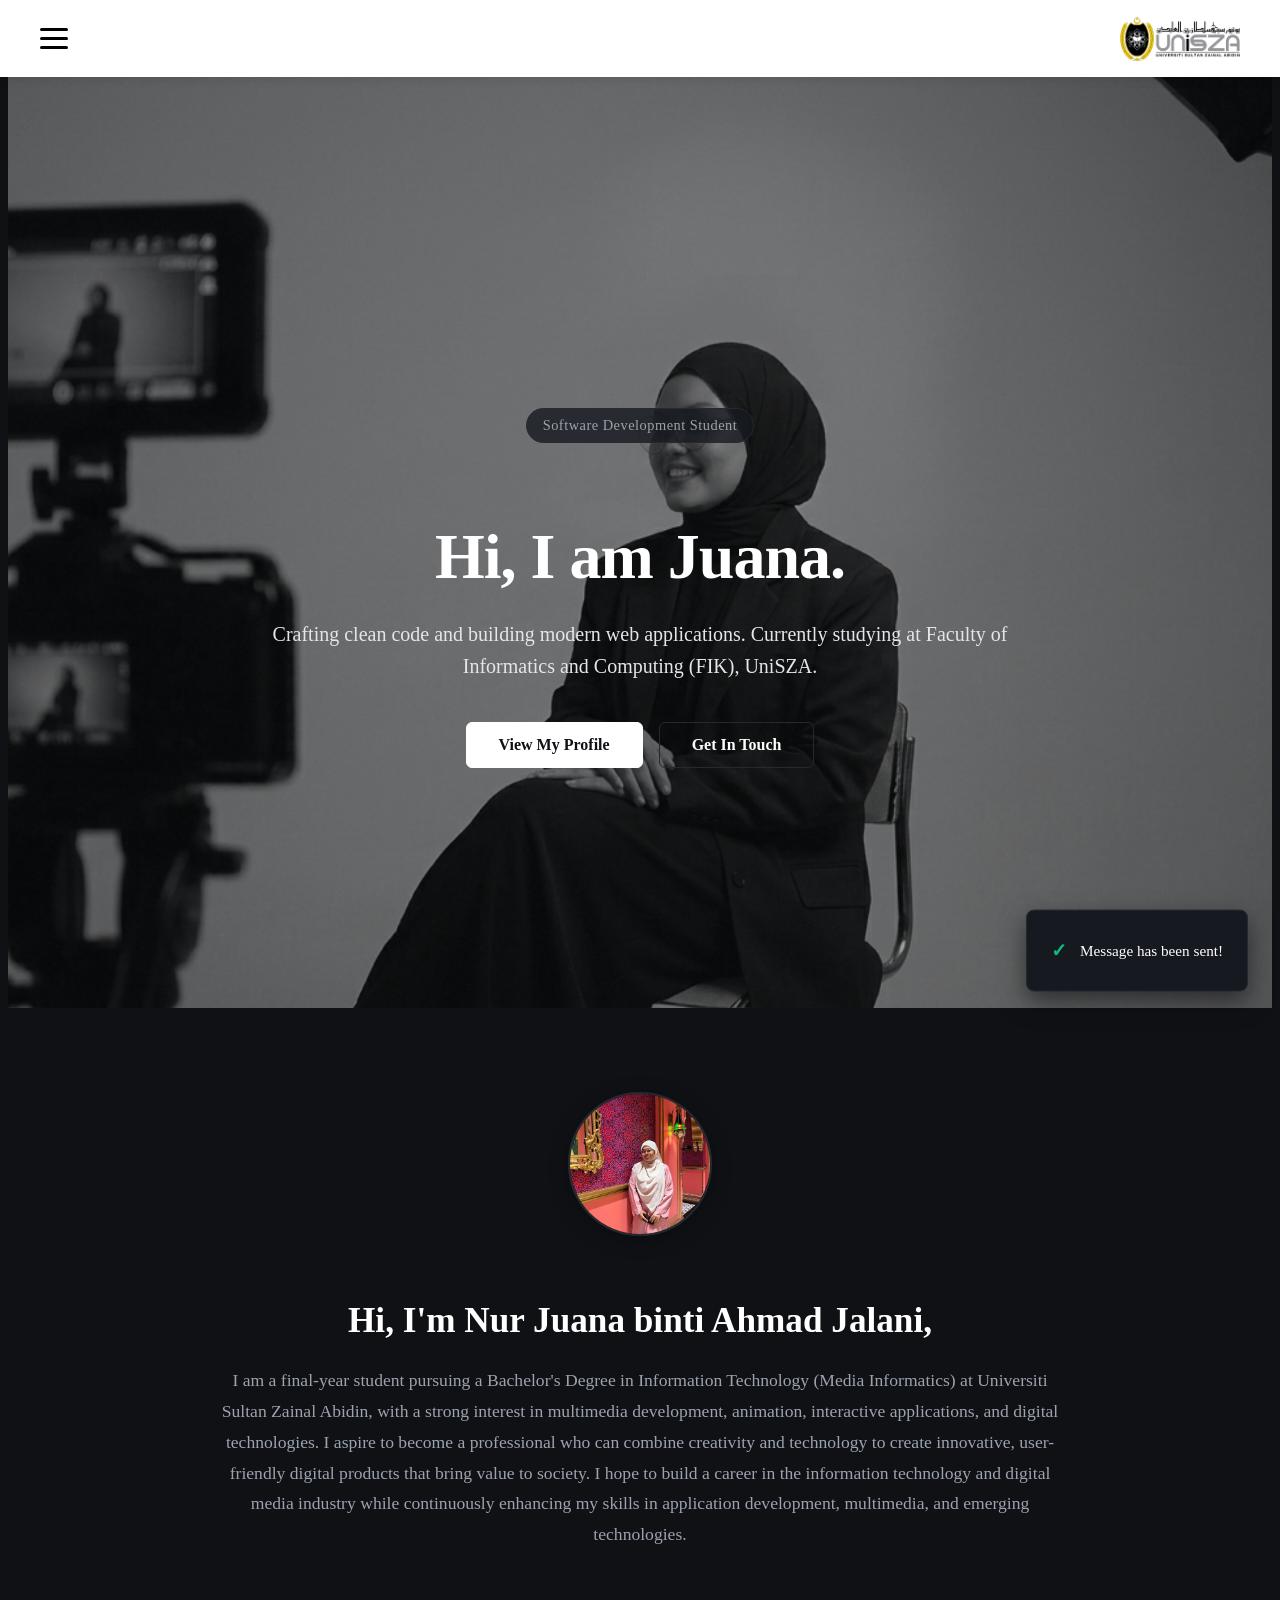
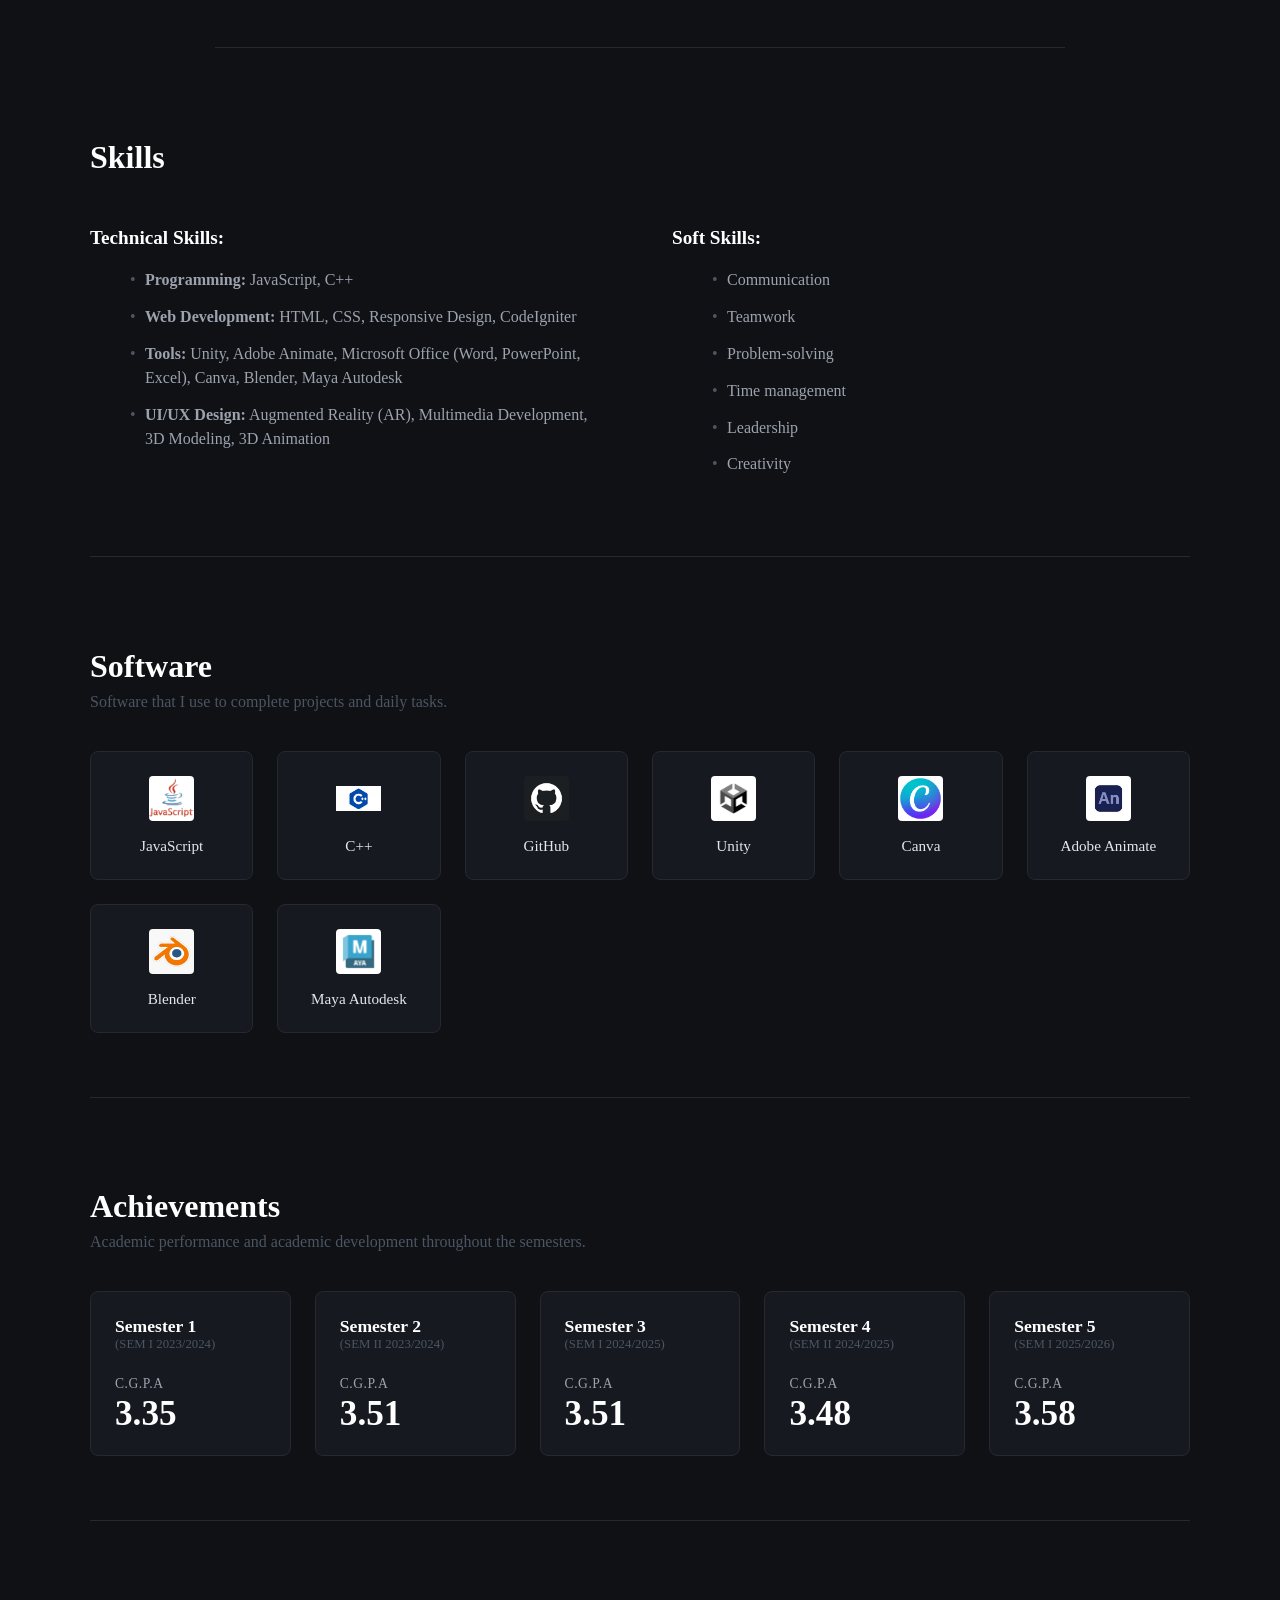
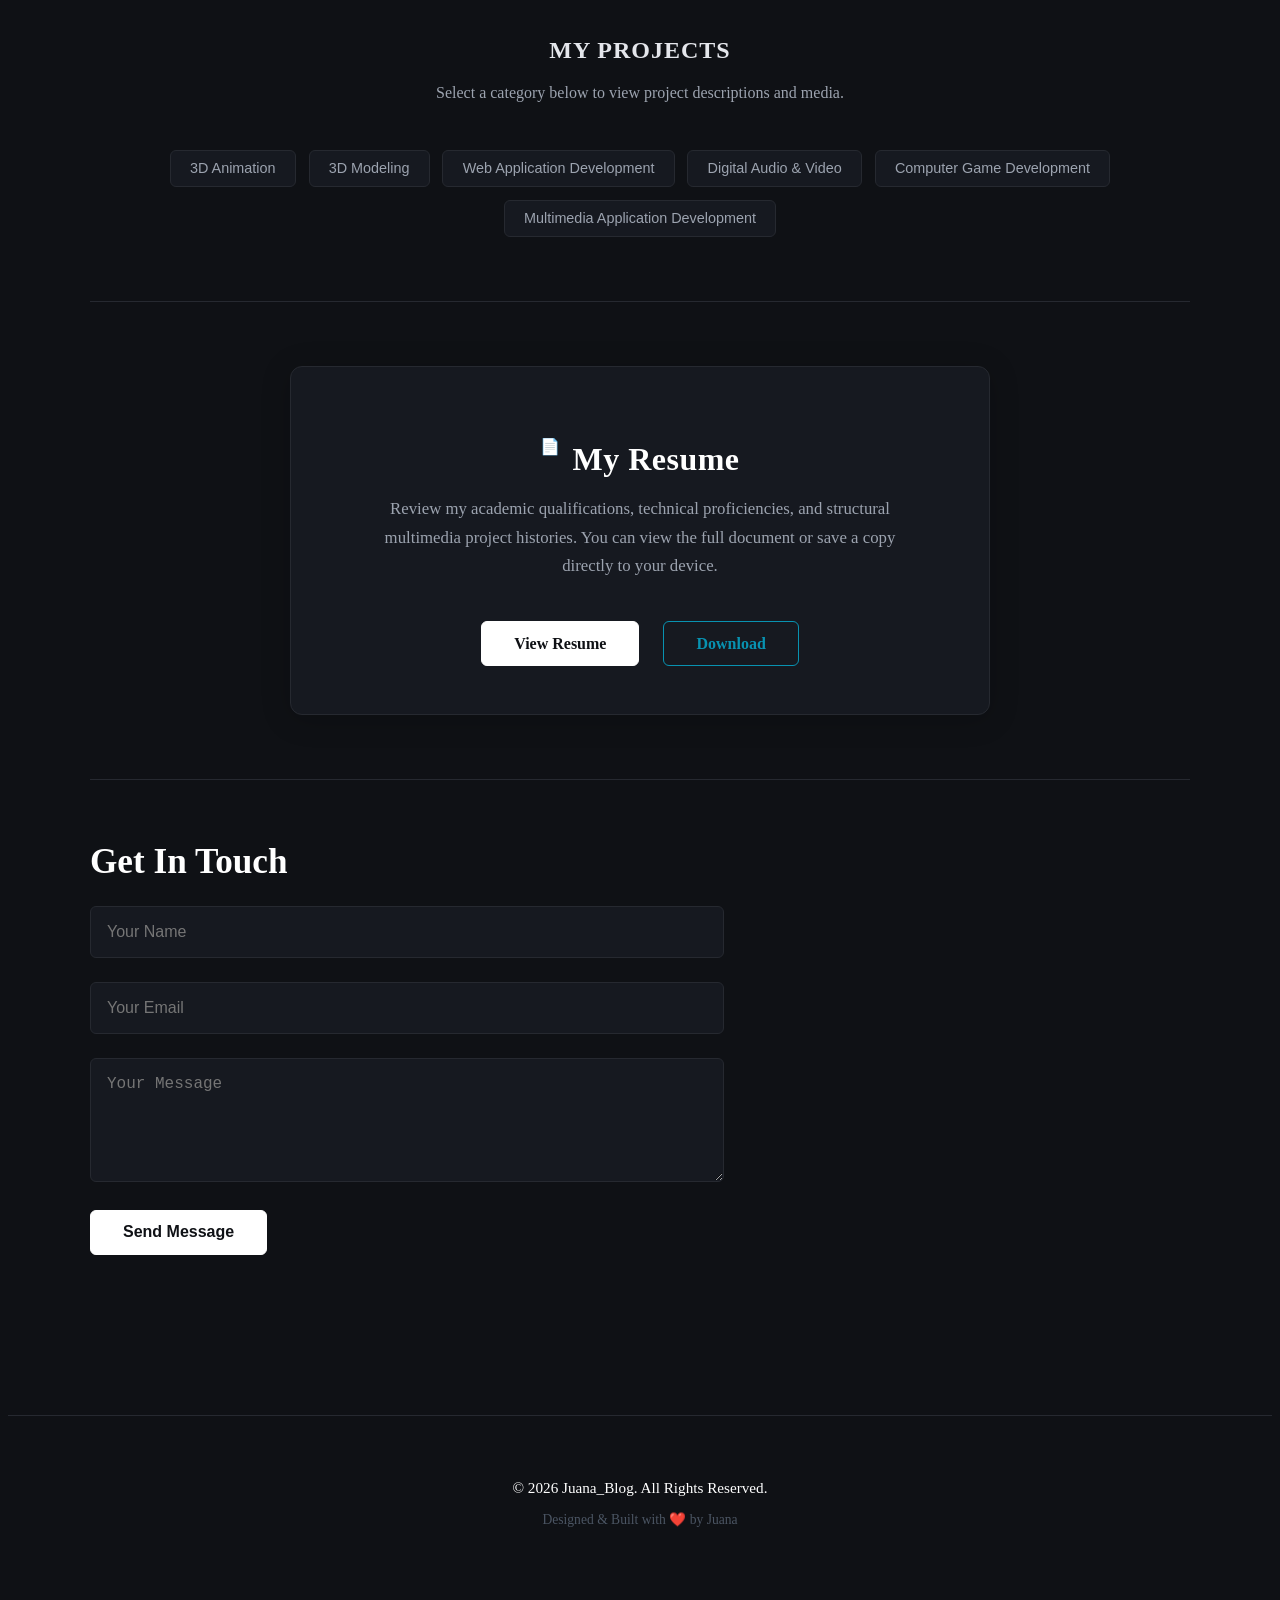
==== commit 55930a77: "update" ====
--- a/index.html
+++ b/index.html
@@ -179,17 +179,6 @@
                             </div>
                             <button class="slider-btn next" onclick="moveSlide(1)">❯</button>
                         </div>
-                    </div>
-                </div>
-            </div>
-            <div id="web-app" class="project-tab-content">
-                <div class="project-showcase">
-                    <div class="project-info">
-                        <h3>Web Application Development</h3>
-                        <p>A full-stack deployment project utilizing clean database logic and intuitive client-side UI workflows. Features optimized API integration and seamless state management systems.</p>
-                    </div>
-                    <div class="project-media">
-                        <img src="project-images/web-app.png" alt="Web App Showcase">
                     </div>
                 </div>
             </div>
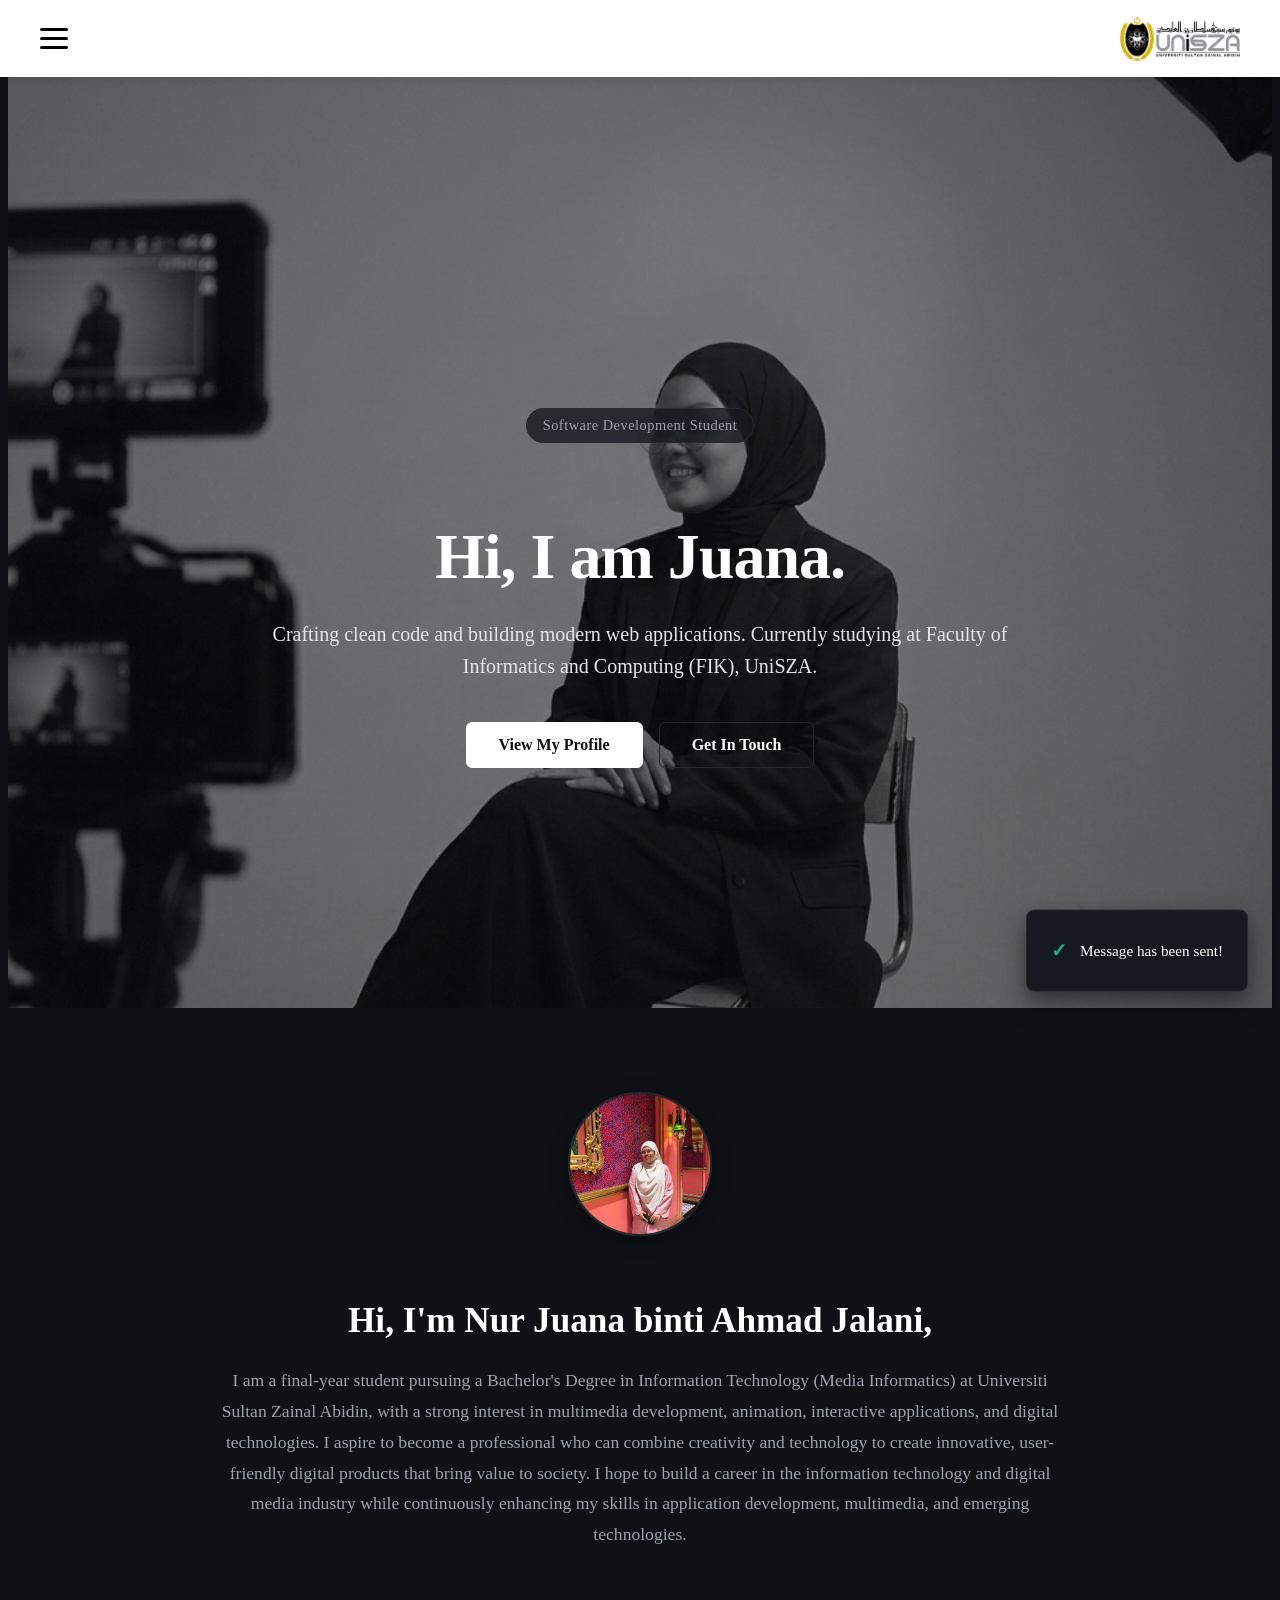
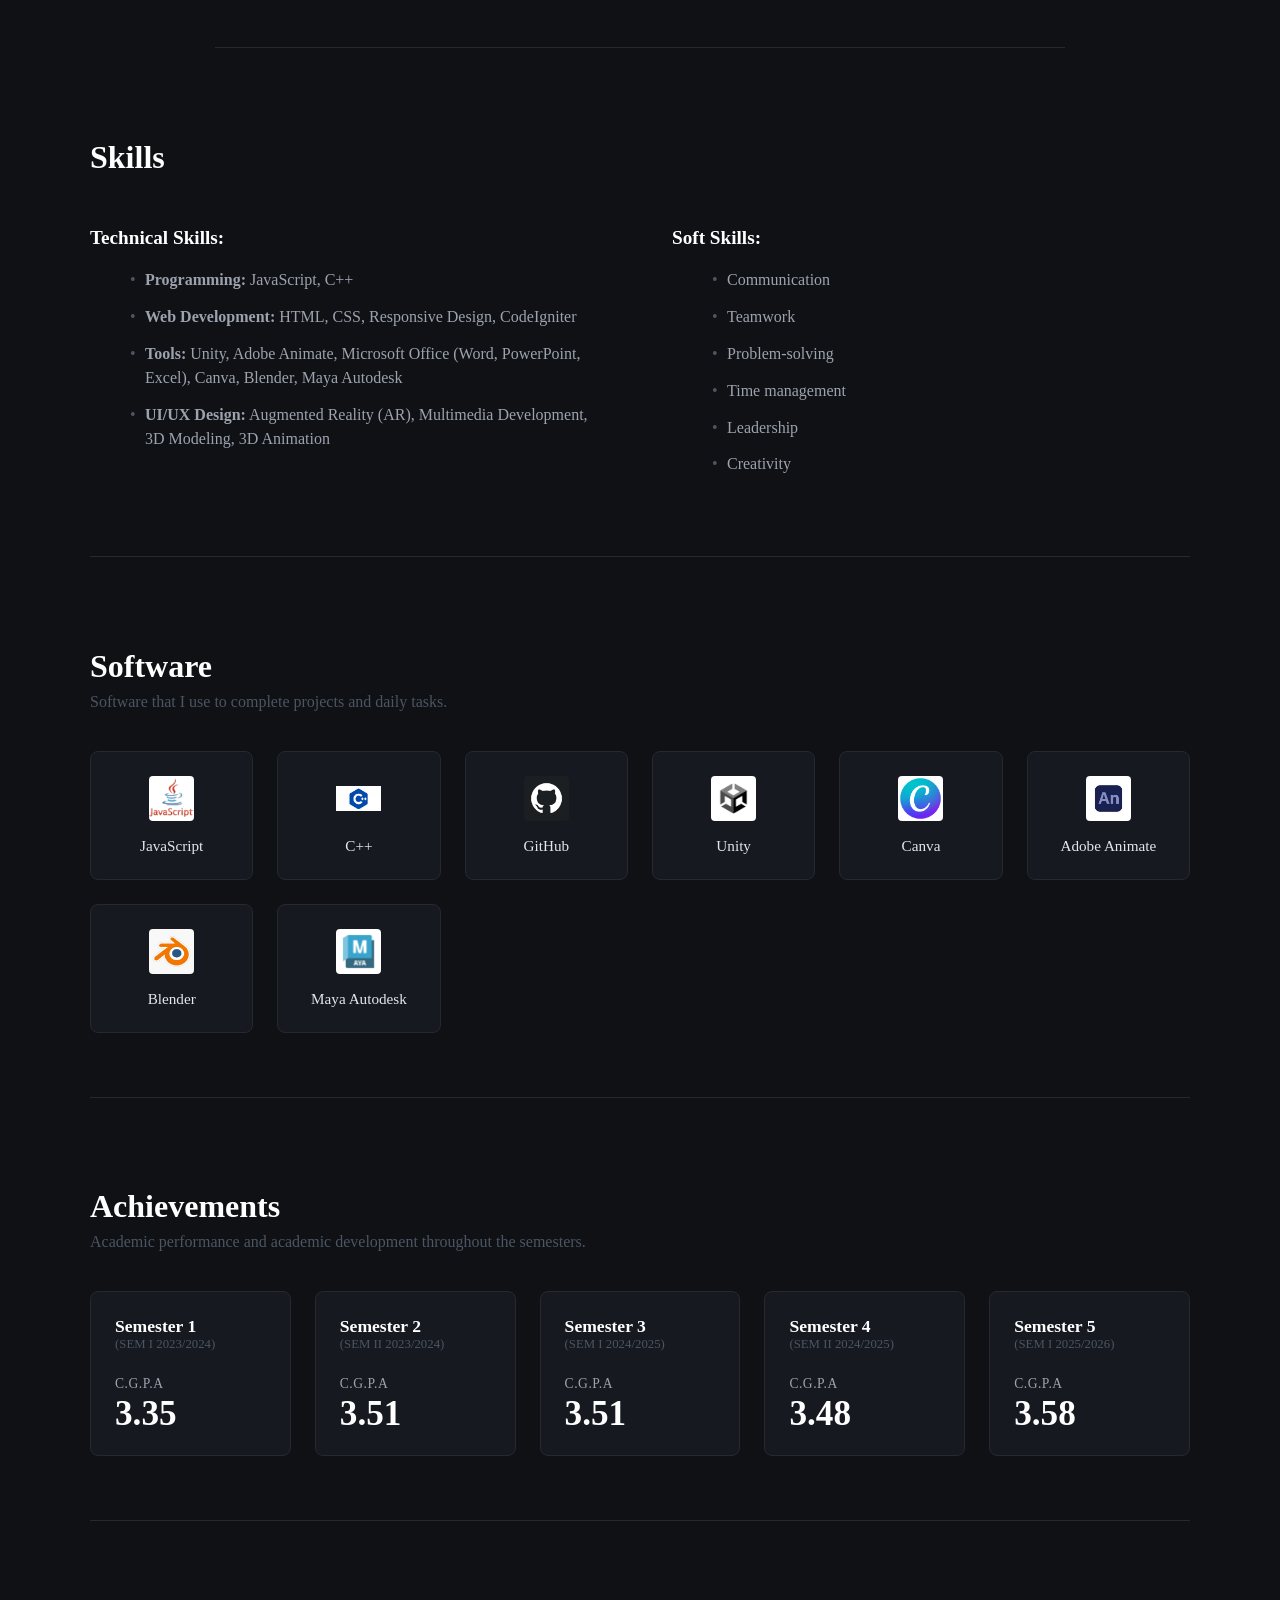
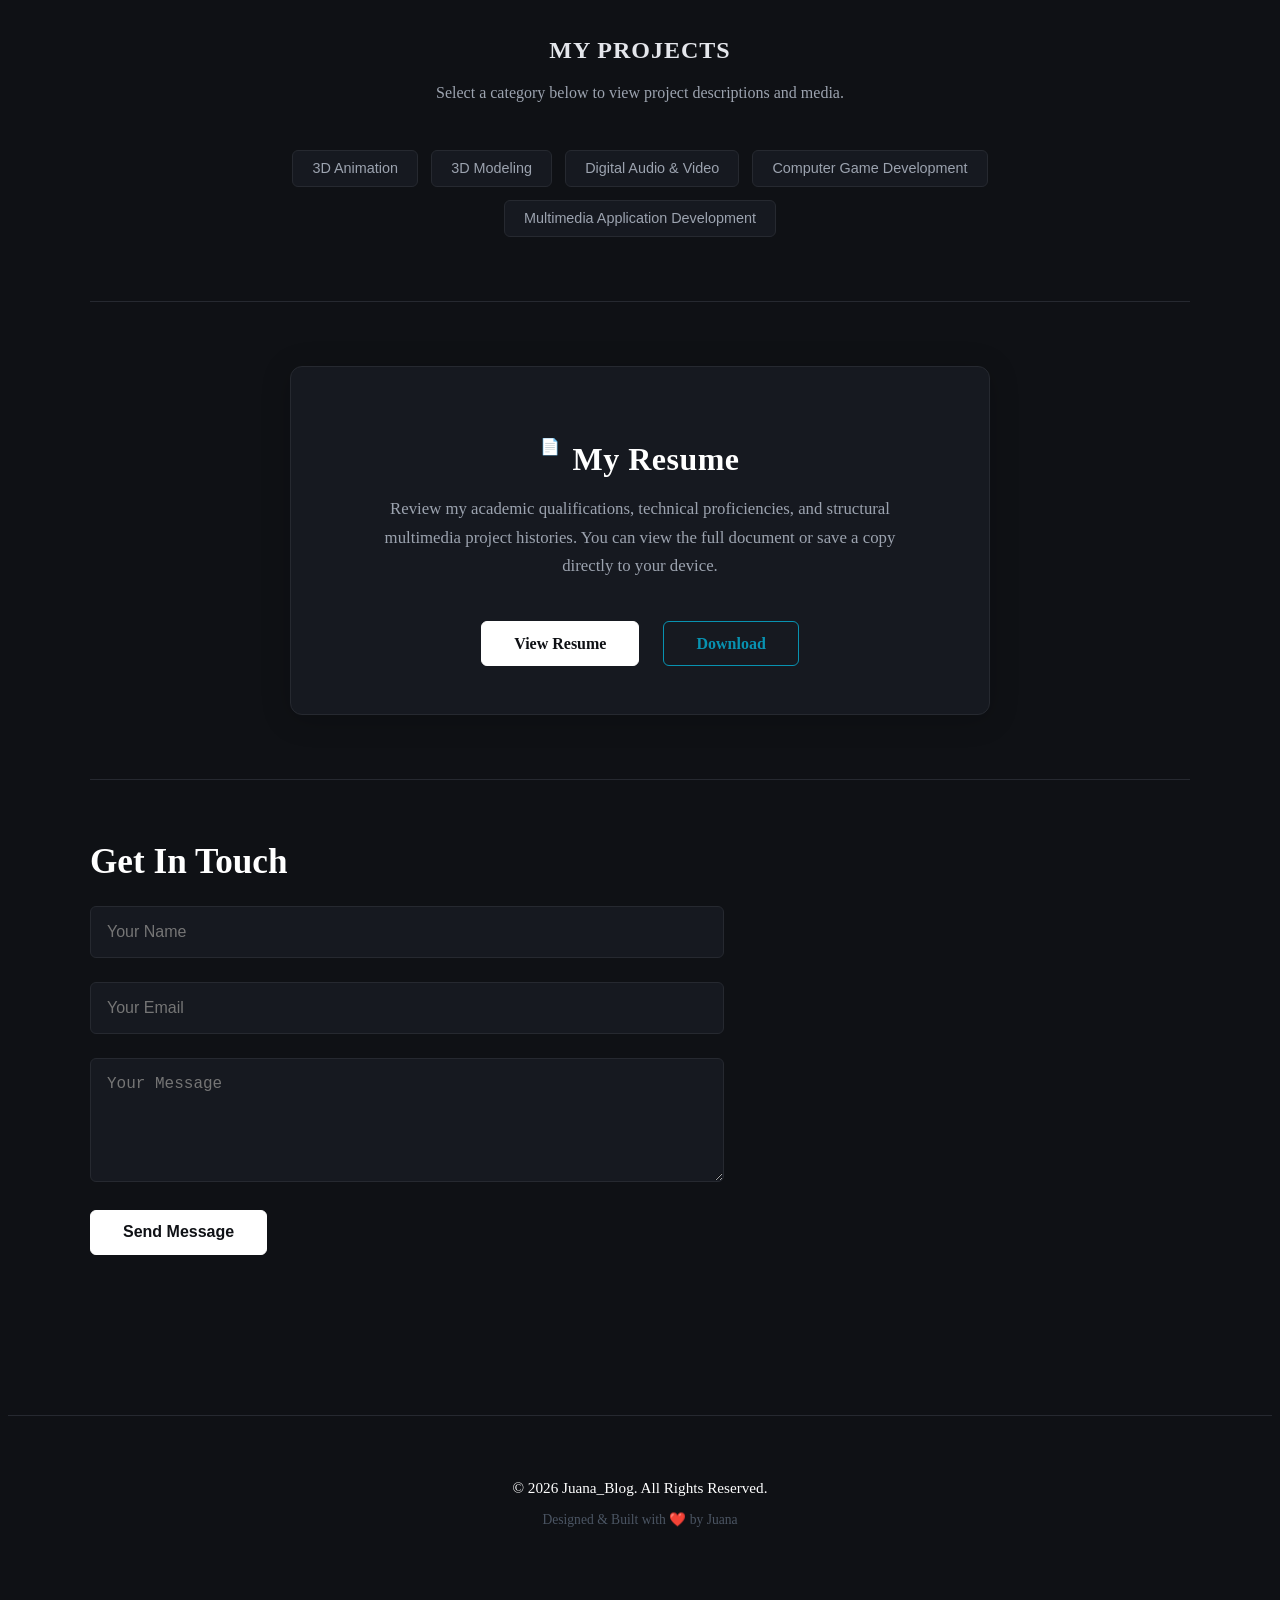
==== commit 7040e242: "update" ====
--- a/index.html
+++ b/index.html
@@ -138,7 +138,6 @@
             <div class="project-tabs" data-aos="fade-up">
                 <button class="tab-btn" onclick="openProject(event, '3d-animation')">3D Animation</button>
                 <button class="tab-btn" onclick="openProject(event, '3d-modeling')">3D Modeling</button>
-                <button class="tab-btn" onclick="openProject(event, 'web-app')">Web Application Development</button>
                 <button class="tab-btn" onclick="openProject(event, 'digital-audio')">Digital Audio & Video</button>
                 <button class="tab-btn" onclick="openProject(event, 'game-dev')">Computer Game Development</button>
                 <button class="tab-btn" onclick="openProject(event, 'multimedia')">Multimedia Application Development</button>
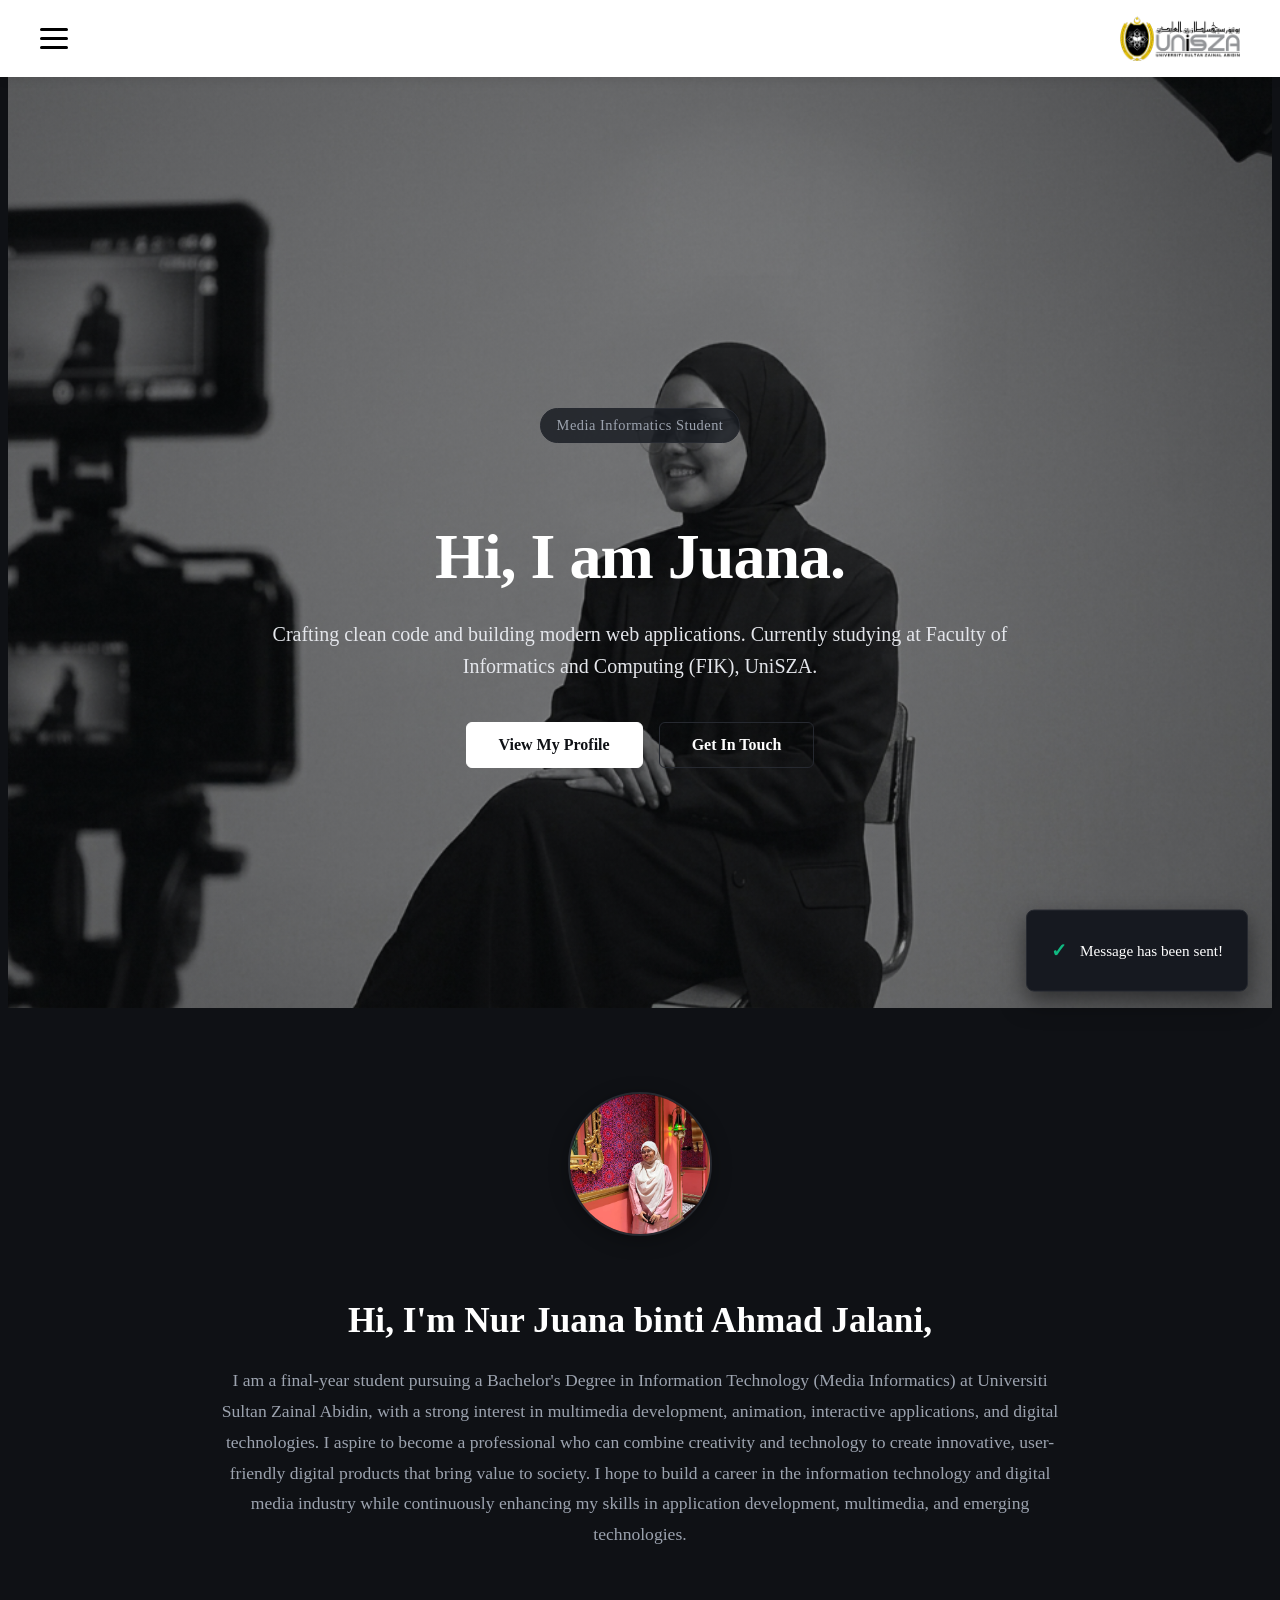
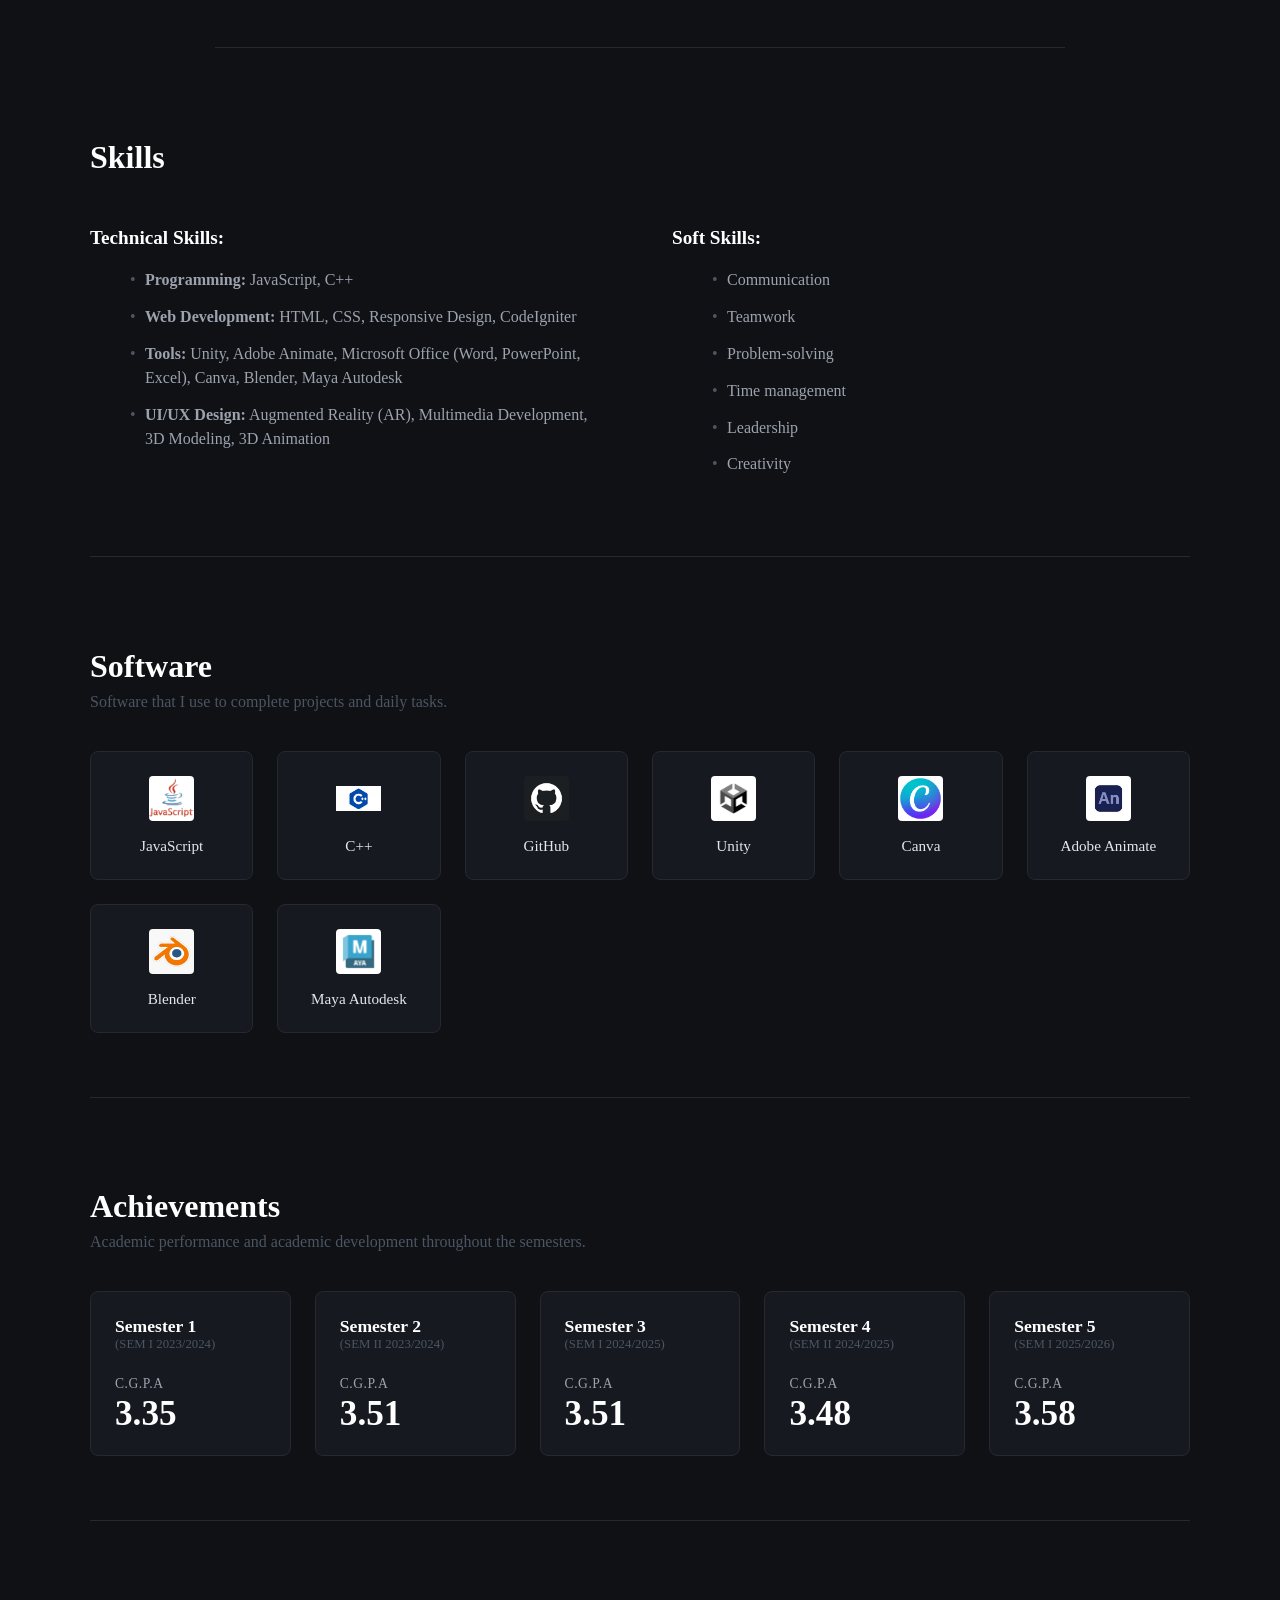
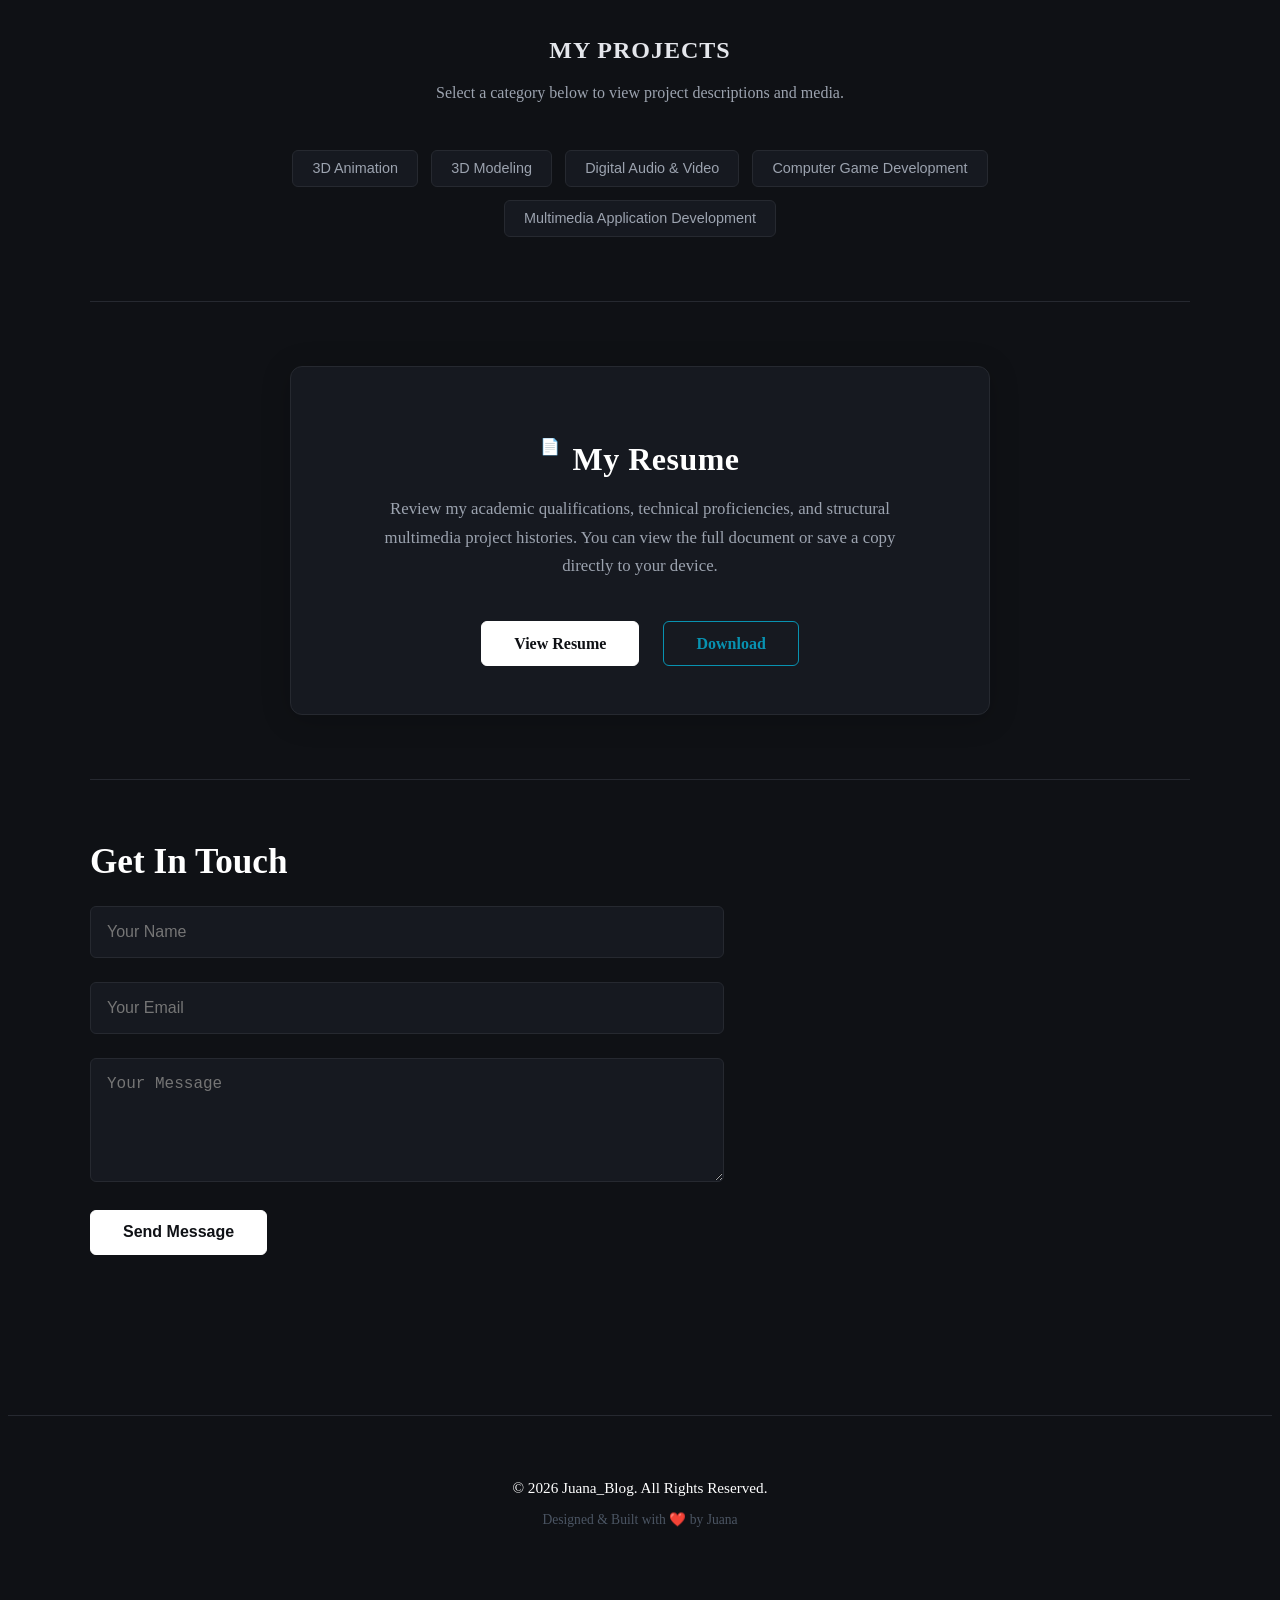
==== commit ce0cf486: "edit typo" ====
--- a/index.html
+++ b/index.html
@@ -3,7 +3,7 @@
 <head>
     <meta charset="UTF-8">
     <meta name="viewport" content="width=device-width, initial-scale=1.0">
-    <title>Home | Juana_Blog</title>
+    <title>Home | Portfolio Juana</title>
     <link rel="stylesheet" href="style.css"> 
     <link rel="stylesheet" href="https://unpkg.com/aos@next/dist/aos.css" />
 </head>
@@ -39,7 +39,7 @@
                 <div class="profile-box">
                     <img src="image-BG-biru.png" alt="Nur Juana binti Ahmad Jalani" class="overlay-profile-img">
                     <h2>Nur Juana binti Ahmad Jalani</h2>
-                    <span class="profile-subtitle">Software Development Student</span>
+                    <span class="profile-subtitle">Media Informatics Student</span>
                     <hr class="divider">
                     <p class="quotes">
                         "Everything happens for a reason. The highs. The lows. The wins, the losses. 
@@ -54,7 +54,7 @@
     </div>
     <section class="hero" style="padding-top: 100px;"> 
         <div class="hero-content">
-            <span class="badge" data-aos="fade-up">Software Development Student</span>
+            <span class="badge" data-aos="fade-up">Media Informatics Student</span>
             
             <h1 data-aos="fade-up" data-aos-delay="200">Hi, I am Juana.</h1>
             
@@ -147,7 +147,8 @@
                 <div class="project-showcase">
                     <div class="project-info">
                         <h3>3D Animation</h3>
-                        <p>Detailed exploration of keyframing, rigging, and character fluid motion controls. This project demonstrates high-quality rendering passes and cinematic timing sequences tailored for creative storytelling.</p>
+                        <p>The process of creating moving objects and characters in a three-dimensional digital environment. It involves designing 3D models, adding textures and lighting, creating movements through animation, and rendering the final scene to produce realistic or stylized animations for games, films, education, and interactive applications.
+                        </p>
                     </div>
                     <div class="project-media">
                         <div class="video-wrapper">
@@ -163,7 +164,7 @@
                 <div class="project-showcase">
                     <div class="project-info">
                         <h3>3D Modeling</h3>
-                        <p>Focuses on hard-surface modeling, complex polygon topologies, and realistic PBR texturing techniques. Developed structural and character models using advanced digital sculpting tools.</p>
+                        <p>The process of creating three-dimensional digital objects using specialized software. It involves designing the shape, size, and structure of objects or characters, which can then be used in animation, games, simulations, and other digital applications.</p>
                     </div>
                     <div class="project-media">
                         <div class="slider-container">
@@ -186,7 +187,7 @@
                 <div class="project-showcase">
                     <div class="project-info">
                         <h3>Digital Audio & Video</h3>
-                        <p>Showcasing video compositing techniques, precise multi-track sound engineering, color grading parameters, and post-production asset generation for immersive broadcasting quality.</p>
+                        <p>The creation, editing, and processing of sound and visual media using digital technology. It is used to produce multimedia content such as videos, animations, presentations, and interactive applications.</p>
                     </div>
                     <div class="project-media">
                         <div class="video-wrapper">
@@ -203,7 +204,7 @@
                 <div class="project-showcase">
                     <div class="project-info">
                         <h3>Computer Game Development</h3>
-                        <p>Interactive gameplay mechanisms constructed with real-time physics engines, asset state machines, smart non-player character AI pathfinding, and dynamic particle systems.</p>
+                        <p>The process of designing, creating, and programming digital games. It involves developing game mechanics, graphics, audio, and user interaction to create an engaging and interactive gaming experience.</p>
                     </div>
                     <div class="project-media">
                         <div class="video-wrapper">
@@ -220,7 +221,7 @@
                 <div class="project-showcase">
                     <div class="project-info">
                         <h3>Multimedia Application Development</h3>
-                        <p>An integration platform bridging interactive graphic interfaces, user experience responsiveness guidelines, hypermedia linkages, and high-fidelity localized media formats.</p>
+                        <p>The process of creating interactive applications that combine text, images, audio, video, animation, and user interaction. These applications are designed to provide engaging and effective experiences for education, entertainment, business, and other purposes.</p>
                     </div>
                     <div class="project-media">
                         <div class="video-wrapper">
